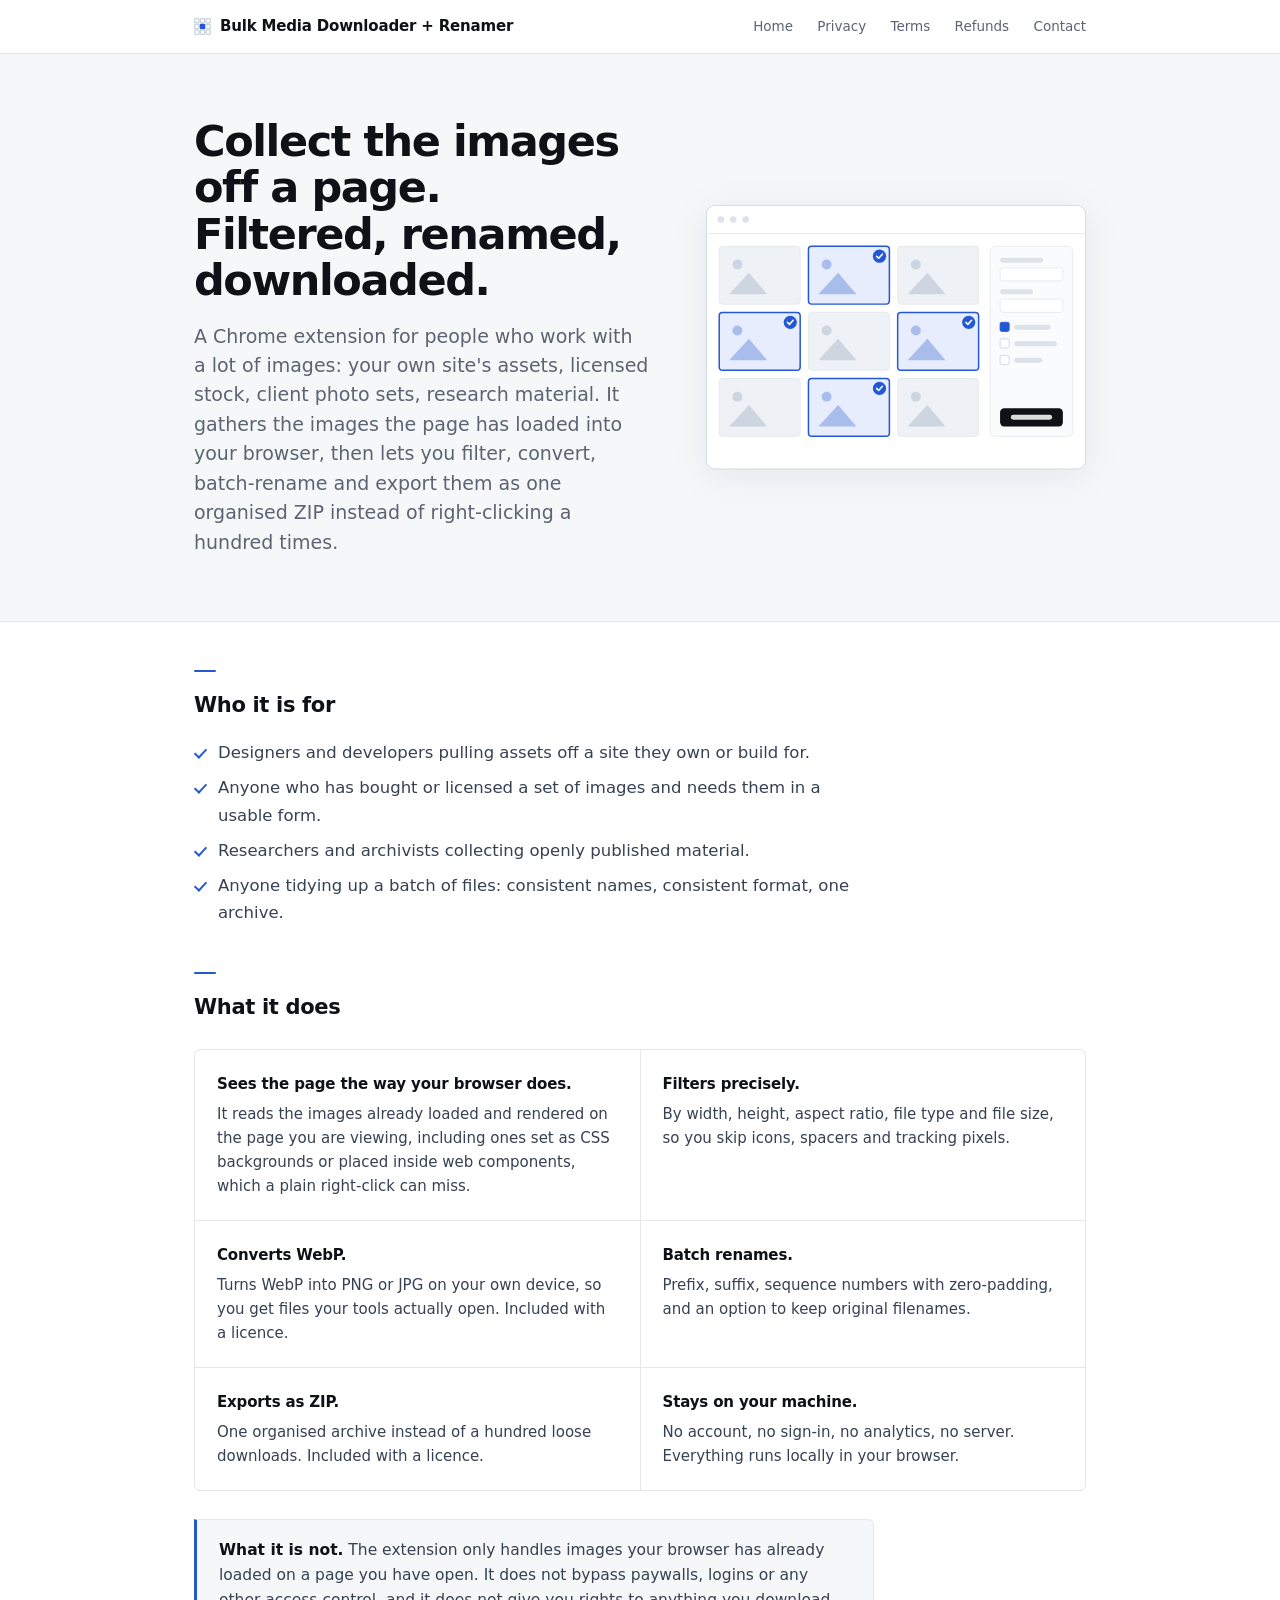
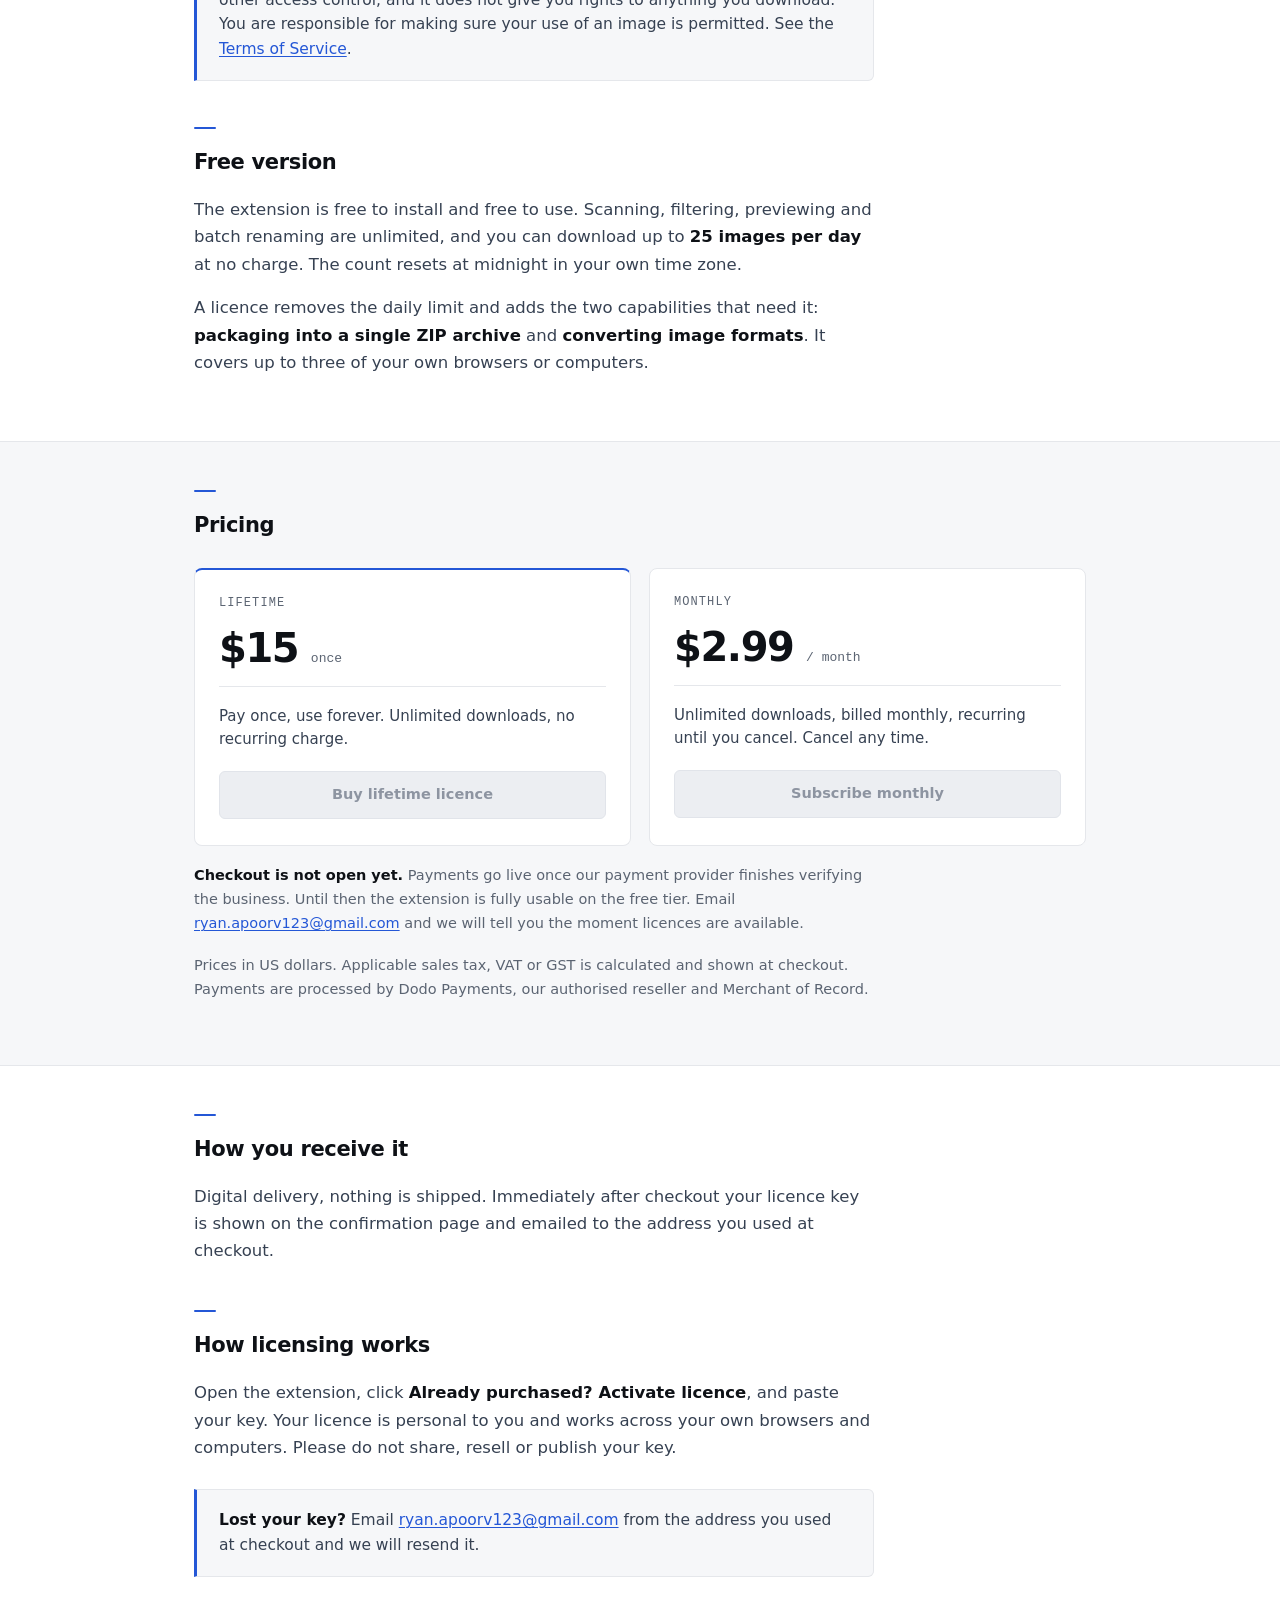
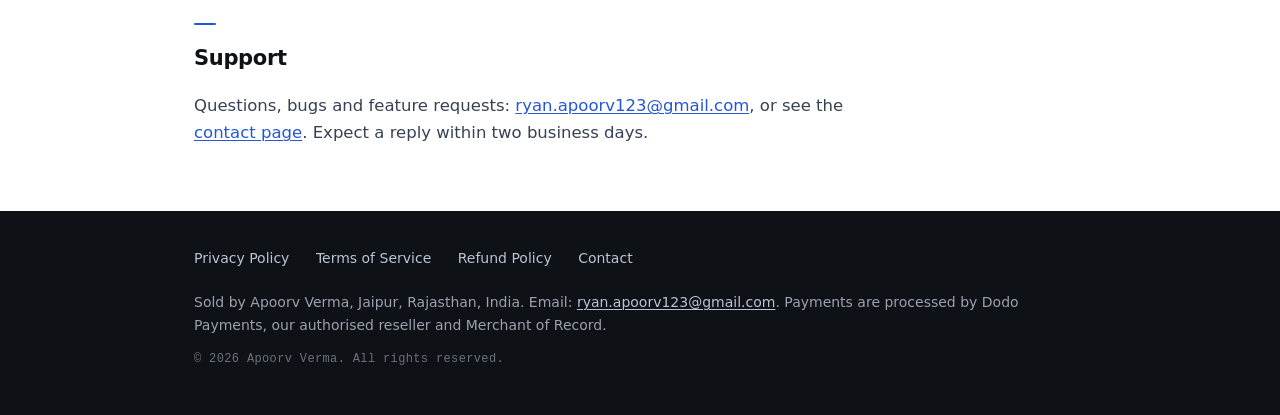
==== index.html @ 745d141a "Align published pages with the shipped free and paid tiers Three product changes made the published " ====
<!DOCTYPE html>
<html lang="en">
<head>
<meta charset="utf-8">
<meta name="viewport" content="width=device-width, initial-scale=1">
<title>Bulk Media Downloader + Renamer</title>
<meta name="description" content="Collect, filter, convert, rename and download the images on a page you are viewing. A fully local Chrome extension. No account, no server, no tracking.">
<link rel="stylesheet" href="styles.css">
</head>
<body>

<header class="topbar">
  <div class="bar">
    <a class="brand" href="./">
      <svg class="mark" viewBox="0 0 24 24" aria-hidden="true" focusable="false">
        <rect x="1" y="1" width="6" height="6" rx="1"/>
        <rect x="9" y="1" width="6" height="6" rx="1"/>
        <rect x="17" y="1" width="6" height="6" rx="1"/>
        <rect x="1" y="9" width="6" height="6" rx="1"/>
        <rect x="9" y="9" width="6" height="6" rx="1" class="mark__on"/>
        <rect x="17" y="9" width="6" height="6" rx="1"/>
        <rect x="1" y="17" width="6" height="6" rx="1"/>
        <rect x="9" y="17" width="6" height="6" rx="1"/>
        <rect x="17" y="17" width="6" height="6" rx="1"/>
      </svg>Bulk Media Downloader + Renamer</a>
    <nav class="nav">
      <a href="./">Home</a>
      <a href="privacy.html">Privacy</a>
      <a href="terms.html">Terms</a>
      <a href="refund.html">Refunds</a>
      <a href="contact.html">Contact</a>
    </nav>
  </div>
</header>

<section class="hero">
  <div class="bar hero__inner">
    <div class="hero__copy">
      <h1>Collect the images off a page. Filtered, renamed, downloaded.</h1>
      <p class="lede">A Chrome extension for people who work with a lot of images: your own site's assets, licensed stock, client photo sets, research material. It gathers the images the page has loaded into your browser, then lets you filter, convert, batch-rename and export them as one organised ZIP instead of right-clicking a hundred times.</p>
    </div>
    <svg class="shot" viewBox="0 0 460 320" aria-hidden="true" focusable="false">
      <rect class="shot__win" x="0.5" y="0.5" width="459" height="319" rx="10"/>
      <path class="shot__rule" d="M0 34.5 H460"/>
      <circle class="shot__dot" cx="18" cy="17.5" r="4"/>
      <circle class="shot__dot" cx="33" cy="17.5" r="4"/>
      <circle class="shot__dot" cx="48" cy="17.5" r="4"/>

      <g class="shot__tile">
        <rect x="16"  y="50"  width="98" height="70" rx="4"/>
        <rect x="232" y="50"  width="98" height="70" rx="4"/>
        <rect x="124" y="130" width="98" height="70" rx="4"/>
        <rect x="16"  y="210" width="98" height="70" rx="4"/>
        <rect x="232" y="210" width="98" height="70" rx="4"/>
      </g>
      <g class="shot__pic">
        <circle cx="38"  cy="72"  r="6"/><path d="M28 108 L52 82 L74 108 Z"/>
        <circle cx="254" cy="72"  r="6"/><path d="M244 108 L268 82 L290 108 Z"/>
        <circle cx="146" cy="152" r="6"/><path d="M136 188 L160 162 L182 188 Z"/>
        <circle cx="38"  cy="232" r="6"/><path d="M28 268 L52 242 L74 268 Z"/>
        <circle cx="254" cy="232" r="6"/><path d="M244 268 L268 242 L290 268 Z"/>
      </g>

      <g class="shot__tile shot__tile--on">
        <rect x="124" y="50"  width="98" height="70" rx="4"/>
        <rect x="16"  y="130" width="98" height="70" rx="4"/>
        <rect x="232" y="130" width="98" height="70" rx="4"/>
        <rect x="124" y="210" width="98" height="70" rx="4"/>
      </g>
      <g class="shot__pic shot__pic--on">
        <circle cx="146" cy="72"  r="6"/><path d="M136 108 L160 82 L182 108 Z"/>
        <circle cx="38"  cy="152" r="6"/><path d="M28 188 L52 162 L74 188 Z"/>
        <circle cx="254" cy="152" r="6"/><path d="M244 188 L268 162 L290 188 Z"/>
        <circle cx="146" cy="232" r="6"/><path d="M136 268 L160 242 L182 268 Z"/>
      </g>
      <g class="shot__badge">
        <circle cx="210" cy="62"  r="8"/><path d="M206.5 62 L209 64.5 L213.5 59.5"/>
        <circle cx="102" cy="142" r="8"/><path d="M98.5 142 L101 144.5 L105.5 139.5"/>
        <circle cx="318" cy="142" r="8"/><path d="M314.5 142 L317 144.5 L321.5 139.5"/>
        <circle cx="210" cy="222" r="8"/><path d="M206.5 222 L209 224.5 L213.5 219.5"/>
      </g>

      <rect class="shot__panel" x="344" y="50" width="100" height="230" rx="6"/>
      <g class="shot__label">
        <rect x="356" y="64"  width="52" height="6" rx="3"/>
        <rect x="356" y="102" width="40" height="6" rx="3"/>
      </g>
      <g class="shot__field">
        <rect x="356" y="76"  width="76" height="16" rx="3"/>
        <rect x="356" y="114" width="76" height="16" rx="3"/>
      </g>
      <rect class="shot__check shot__check--on" x="356" y="142" width="11" height="11" rx="2"/>
      <rect class="shot__check" x="356" y="162" width="11" height="11" rx="2"/>
      <rect class="shot__check" x="356" y="182" width="11" height="11" rx="2"/>
      <g class="shot__label">
        <rect x="373" y="145" width="44" height="6" rx="3"/>
        <rect x="373" y="165" width="52" height="6" rx="3"/>
        <rect x="373" y="185" width="34" height="6" rx="3"/>
      </g>
      <rect class="shot__cta" x="356" y="246" width="76" height="22" rx="5"/>
      <rect class="shot__ctabar" x="369" y="254" width="50" height="6" rx="3"/>
    </svg>
  </div>
</section>

<main>

<div class="wrap">

  <h2>Who it is for</h2>
  <ul class="ticks">
    <li>Designers and developers pulling assets off a site they own or build for.</li>
    <li>Anyone who has bought or licensed a set of images and needs them in a usable form.</li>
    <li>Researchers and archivists collecting openly published material.</li>
    <li>Anyone tidying up a batch of files: consistent names, consistent format, one archive.</li>
  </ul>

  <h2>What it does</h2>
  <ul class="features">
    <li><strong>Sees the page the way your browser does.</strong> It reads the images already loaded and rendered on the page you are viewing, including ones set as CSS backgrounds or placed inside web components, which a plain right-click can miss.</li>
    <li><strong>Filters precisely.</strong> By width, height, aspect ratio, file type and file size, so you skip icons, spacers and tracking pixels.</li>
    <li><strong>Converts WebP.</strong> Turns WebP into PNG or JPG on your own device, so you get files your tools actually open. Included with a licence.</li>
    <li><strong>Batch renames.</strong> Prefix, suffix, sequence numbers with zero-padding, and an option to keep original filenames.</li>
    <li><strong>Exports as ZIP.</strong> One organised archive instead of a hundred loose downloads. Included with a licence.</li>
    <li><strong>Stays on your machine.</strong> No account, no sign-in, no analytics, no server. Everything runs locally in your browser.</li>
  </ul>

  <div class="note">
    <strong>What it is not.</strong> The extension only handles images your browser has already loaded on a page you have open. It does not bypass paywalls, logins or any other access control, and it does not give you rights to anything you download. You are responsible for making sure your use of an image is permitted. See the <a href="terms.html">Terms of Service</a>.
  </div>

  <h2>Free version</h2>
  <p>The extension is free to install and free to use. Scanning, filtering, previewing and batch renaming are unlimited, and you can download up to <strong>25 images per day</strong> at no charge. The count resets at midnight in your own time zone.</p>
  <p>A licence removes the daily limit and adds the two capabilities that need it: <strong>packaging into a single ZIP archive</strong> and <strong>converting image formats</strong>. It covers up to three of your own browsers or computers.</p>

</div>

<section class="band">
  <div class="wrap">

    <h2>Pricing</h2>

    <div class="pricing">
      <div class="plan">
        <h3>Lifetime</h3>
        <div class="price">$15 <span class="per">once</span></div>
        <p>Pay once, use forever. Unlimited downloads, no recurring charge.</p>
        <!-- TODO BEFORE LAUNCH: swap this span for the live Dodo checkout link:
             <a class="btn" href="LIVE_URL">Buy lifetime licence</a>
             The same URL must also go into CHECKOUT_URLS.lifetime in
             src/lib/license.ts in the extension repo. -->
        <span class="btn btn--pending" role="link" aria-disabled="true">Buy lifetime licence</span>
      </div>
      <div class="plan">
        <h3>Monthly</h3>
        <div class="price">$2.99 <span class="per">/ month</span></div>
        <p>Unlimited downloads, billed monthly, recurring until you cancel. Cancel any time.</p>
        <!-- TODO BEFORE LAUNCH: swap this span for the live Dodo checkout link:
             <a class="btn secondary" href="LIVE_URL">Subscribe monthly</a>
             The same URL must also go into CHECKOUT_URLS.monthly in
             src/lib/license.ts in the extension repo. -->
        <span class="btn secondary btn--pending" role="link" aria-disabled="true">Subscribe monthly</span>
      </div>
    </div>

    <!-- TODO BEFORE LAUNCH: delete this paragraph once checkout is live. -->
    <p class="fineprint"><strong>Checkout is not open yet.</strong> Payments go live once our payment provider finishes verifying the business. Until then the extension is fully usable on the free tier. Email <a href="mailto:ryan.apoorv123@gmail.com">ryan.apoorv123@gmail.com</a> and we will tell you the moment licences are available.</p>

    <p class="fineprint">Prices in US dollars. Applicable sales tax, VAT or GST is calculated and shown at checkout. Payments are processed by Dodo Payments, our authorised reseller and Merchant of Record.</p>

  </div>
</section>

<div class="wrap">

  <h2>How you receive it</h2>
  <p>Digital delivery, nothing is shipped. Immediately after checkout your licence key is shown on the confirmation page and emailed to the address you used at checkout.</p>

  <h2>How licensing works</h2>
  <p>Open the extension, click <strong>Already purchased? Activate licence</strong>, and paste your key. Your licence is personal to you and works across your own browsers and computers. Please do not share, resell or publish your key.</p>

  <div class="note">
    <strong>Lost your key?</strong> Email <a href="mailto:ryan.apoorv123@gmail.com">ryan.apoorv123@gmail.com</a> from the address you used at checkout and we will resend it.
  </div>

  <h2>Support</h2>
  <p>Questions, bugs and feature requests: <a href="mailto:ryan.apoorv123@gmail.com">ryan.apoorv123@gmail.com</a>, or see the <a href="contact.html">contact page</a>. Expect a reply within two business days.</p>

</div>

</main>

<footer class="sitefoot">
  <div class="bar">
    <nav class="footlinks">
      <a href="privacy.html">Privacy Policy</a>
      <a href="terms.html">Terms of Service</a>
      <a href="refund.html">Refund Policy</a>
      <a href="contact.html">Contact</a>
    </nav>
    <p class="seller">Sold by Apoorv Verma, Jaipur, Rajasthan, India. Email: <a href="mailto:ryan.apoorv123@gmail.com">ryan.apoorv123@gmail.com</a>. Payments are processed by Dodo Payments, our authorised reseller and Merchant of Record.</p>
    <p class="copy">&copy; 2026 Apoorv Verma. All rights reserved.</p>
  </div>
</footer>

</body>
</html>
---- styles.css ----
/* Bulk Media Downloader + Renamer: site styles.
   Cool neutral, tight sans headings, monospace labels, near-black controls.
   Full-bleed bands share one 820px column so every left edge aligns. */

:root {
  --bg: #ffffff;
  --surface: #f6f7f9;
  --ink: #0e1116;
  --body: #364152;
  --muted: #5b6472;
  --line: #e5e7eb;
  --line-strong: #cbd2da;
  --accent: #2457d6;

  --container: 940px;
  --measure: 680px;

  --sans: system-ui, -apple-system, "Segoe UI", Roboto, "Helvetica Neue", Arial, sans-serif;
  --mono: ui-monospace, SFMono-Regular, "SF Mono", "Cascadia Mono", Menlo, Consolas, monospace;
}

* { box-sizing: border-box; }

[hidden] { display: none !important; }

::selection { background: #d3e0ff; }

:focus-visible { outline: 2px solid var(--accent); outline-offset: 3px; }

body {
  margin: 0;
  background: var(--bg);
  color: var(--body);
  font-family: var(--sans);
  font-size: 16.5px;
  line-height: 1.65;
  -webkit-font-smoothing: antialiased;
}

/* Shared grid. */
.bar, .wrap {
  max-width: var(--container);
  margin: 0 auto;
  padding-left: 24px;
  padding-right: 24px;
}

.wrap { padding-top: 48px; padding-bottom: 48px; }

/* Prose held to a readable measure; grids and cards run full width. */
.wrap > p,
.wrap > ol,
.wrap > ul:not(.features),
.wrap > .note { max-width: var(--measure); }

/* --- Top bar --------------------------------------------------------- */

.topbar {
  position: sticky;
  top: 0;
  z-index: 10;
  background: rgba(255, 255, 255, 0.92);
  border-bottom: 1px solid var(--line);
}

.topbar .bar {
  display: flex;
  align-items: center;
  justify-content: space-between;
  gap: 20px;
  padding-top: 14px;
  padding-bottom: 14px;
}

.brand {
  display: inline-flex;
  align-items: center;
  gap: 9px;
  font-size: 15px;
  font-weight: 620;
  letter-spacing: -0.012em;
  color: var(--ink);
  text-decoration: none;
}

.mark { width: 17px; height: 17px; flex: none; }

.mark rect { fill: none; stroke: var(--line-strong); stroke-width: 1.8; }

.mark .mark__on { fill: var(--accent); stroke: var(--accent); }

.nav { font-size: 13.5px; font-weight: 500; }

.nav a {
  color: var(--muted);
  text-decoration: none;
  margin-left: 20px;
}

.nav a:hover { color: var(--ink); }

/* --- Hero and page heads --------------------------------------------- */

.hero {
  background: var(--surface);
  border-bottom: 1px solid var(--line);
}

.hero__inner {
  display: flex;
  align-items: center;
  gap: 56px;
  padding-top: 64px;
  padding-bottom: 64px;
}

.hero__copy { flex: 1 1 440px; min-width: 0; }

.hero__copy .lede { max-width: 30em; margin-bottom: 0; }

/* Abstract mock of the extension: a grid of found images, some selected,
   with the filter panel and export button beside it. */
.shot {
  flex: 0 0 380px;
  width: 100%;
  max-width: 380px;
  height: auto;
  filter: drop-shadow(0 6px 18px rgba(14, 17, 22, 0.07));
}

.shot__win { fill: #fff; stroke: var(--line-strong); }

.shot__rule { stroke: var(--line); }

.shot__dot { fill: #dde2e9; }

.shot__tile rect { fill: #eef1f5; stroke: var(--line); }

.shot__tile--on rect { fill: #e7edfc; stroke: var(--accent); stroke-width: 1.8; }

.shot__pic { fill: #cdd5e0; }

.shot__pic--on { fill: #a9bdec; }

.shot__badge circle { fill: var(--accent); }

.shot__badge path { fill: none; stroke: #fff; stroke-width: 1.9; stroke-linecap: round; stroke-linejoin: round; }

.shot__panel { fill: #fafbfc; stroke: var(--line); }

.shot__label rect { fill: #dde2e9; }

.shot__field rect { fill: #fff; stroke: var(--line); }

.shot__check { fill: #fff; stroke: var(--line-strong); }

.shot__check--on { fill: var(--accent); stroke: var(--accent); }

.shot__cta { fill: var(--ink); }

.shot__ctabar { fill: #fff; opacity: 0.85; }

.pagehead {
  background: var(--surface);
  border-bottom: 1px solid var(--line);
}

.pagehead .bar { padding-top: 46px; padding-bottom: 40px; }

.pagehead .lede { max-width: 40em; margin-bottom: 0; font-size: 17.5px; }

/* --- Type ------------------------------------------------------------ */

h1 {
  font-size: 43px;
  font-weight: 700;
  line-height: 1.08;
  letter-spacing: -0.033em;
  color: var(--ink);
  text-wrap: balance;
  margin: 0 0 18px;
}

.pagehead h1 { font-size: 34px; letter-spacing: -0.028em; margin-bottom: 10px; }

h2 {
  font-size: 21px;
  font-weight: 650;
  letter-spacing: -0.016em;
  color: var(--ink);
  margin: 46px 0 14px;
  scroll-margin-top: 80px;
}

/* Short accent rule above each section heading, for vertical rhythm. */
h2::before {
  content: "";
  display: block;
  width: 22px;
  height: 2px;
  border-radius: 1px;
  background: var(--accent);
  margin-bottom: 16px;
}

.wrap > h2:first-child, .band h2 { margin-top: 0; }

h3 {
  font-family: var(--mono);
  font-size: 12px;
  font-weight: 500;
  letter-spacing: 0.09em;
  text-transform: uppercase;
  color: var(--muted);
  margin: 0 0 14px;
}

strong { font-weight: 600; color: var(--ink); }

.lede {
  font-size: 19px;
  line-height: 1.55;
  color: var(--muted);
  margin-top: 0;
}

.updated {
  font-family: var(--mono);
  font-size: 12px;
  letter-spacing: 0.09em;
  text-transform: uppercase;
  color: var(--muted);
  margin: 0;
}

.fineprint { font-size: 14.5px; color: var(--muted); margin-top: 18px; }

a {
  color: var(--accent);
  text-decoration-thickness: 1px;
  text-underline-offset: 2px;
}

ul, ol { padding-left: 20px; }

li { margin-bottom: 8px; }

li::marker { color: var(--line-strong); }

/* Numbered steps and clauses read better with a deliberate numeral. */
ol > li::marker {
  font-family: var(--mono);
  font-size: 13px;
  color: var(--accent);
}

h1 { scroll-margin-top: 80px; }

code {
  font-family: var(--mono);
  font-size: 14px;
  background: var(--surface);
  border: 1px solid var(--line);
  padding: 1px 5px;
  border-radius: 4px;
}

/* --- Tick list ------------------------------------------------------- */

.ticks { list-style: none; padding-left: 0; }

.ticks li { position: relative; padding-left: 24px; }

.ticks li::before {
  content: "";
  position: absolute;
  left: 3px;
  top: 7px;
  width: 5px;
  height: 10px;
  border: solid var(--accent);
  border-width: 0 2px 2px 0;
  transform: rotate(43deg);
}

/* --- Feature grid ---------------------------------------------------- */

.features {
  list-style: none;
  padding: 0;
  margin: 24px 0 0;
  display: grid;
  grid-template-columns: 1fr 1fr;
  gap: 1px;
  background: var(--line);
  border: 1px solid var(--line);
  border-radius: 6px;
  overflow: hidden;
}

.features li {
  background: var(--bg);
  padding: 22px;
  margin: 0;
  font-size: 15px;
  line-height: 1.6;
  transition: background 0.15s ease;
}

.features li:hover { background: #fbfcfd; }

.features li strong {
  display: block;
  font-size: 15px;
  font-weight: 620;
  letter-spacing: -0.01em;
  margin-bottom: 6px;
}

/* --- Tinted band (pricing) ------------------------------------------- */

.band {
  background: var(--surface);
  border-top: 1px solid var(--line);
  border-bottom: 1px solid var(--line);
}

/* --- Pricing --------------------------------------------------------- */

.pricing {
  display: grid;
  grid-template-columns: 1fr 1fr;
  gap: 18px;
  margin: 26px 0 0;
}

.plan {
  background: var(--bg);
  border: 1px solid var(--line);
  border-radius: 8px;
  padding: 24px 24px 26px;
  transition: border-color 0.15s ease, box-shadow 0.15s ease;
}

.plan:hover {
  border-color: var(--line-strong);
  box-shadow: 0 3px 12px rgba(14, 17, 22, 0.05);
}

/* The one-off licence is the headline offer, so it carries the accent edge. */
.plan:first-child { border-top: 2px solid var(--accent); }

.plan .price {
  font-size: 40px;
  font-weight: 700;
  letter-spacing: -0.035em;
  line-height: 1;
  color: var(--ink);
  font-variant-numeric: tabular-nums;
  padding-bottom: 18px;
  margin-bottom: 18px;
  border-bottom: 1px solid var(--line);
}

.plan .per {
  font-family: var(--mono);
  font-size: 13px;
  font-weight: 400;
  letter-spacing: 0;
  color: var(--muted);
}

.plan p { font-size: 15px; line-height: 1.55; margin: 0; }

.plan .btn { display: block; text-align: center; }

/* --- Buttons --------------------------------------------------------- */

.btn {
  display: inline-block;
  margin-top: 20px;
  padding: 11px 18px;
  background: var(--ink);
  color: #fff;
  border: 1px solid var(--ink);
  border-radius: 6px;
  font-family: inherit;
  font-size: 14.5px;
  font-weight: 550;
  text-decoration: none;
  cursor: pointer;
}

.btn:hover { background: #262d38; border-color: #262d38; }

.btn.secondary {
  background: var(--bg);
  color: var(--ink);
  border-color: var(--line-strong);
}

.btn.secondary:hover { background: var(--surface); border-color: var(--muted); }

/* Checkout not live yet: reads as a button, but visibly inert. */
.btn--pending,
.btn.secondary.btn--pending {
  background: #eceef2;
  color: #8d94a1;
  border: 1px solid #e1e4ea;
  cursor: not-allowed;
}

/* --- Callouts -------------------------------------------------------- */

.note {
  background: var(--surface);
  border: 1px solid var(--line);
  border-left: 3px solid var(--accent);
  border-radius: 0 6px 6px 0;
  padding: 18px 22px;
  margin: 28px 0;
  font-size: 15.5px;
  line-height: 1.6;
}

.band .note { background: var(--bg); }


/* --- Footer ---------------------------------------------------------- */

.sitefoot {
  background: var(--ink);
  color: #9aa2af;
  font-size: 14px;
  line-height: 1.6;
}

.sitefoot .bar { padding-top: 36px; padding-bottom: 40px; }

.footlinks { margin-bottom: 22px; }

.footlinks a {
  color: #e8ebef;
  text-decoration: none;
  margin-right: 22px;
  font-weight: 500;
}

.footlinks a:hover { color: #fff; text-decoration: underline; }

.sitefoot p { margin: 0 0 6px; max-width: 62em; }

.sitefoot a { color: #b9c4d6; }

.sitefoot .seller { color: #9aa2af; }

.sitefoot .copy {
  font-family: var(--mono);
  font-size: 12px;
  letter-spacing: 0.03em;
  color: #6a727f;
  margin-top: 14px;
}

/* --- Small screens --------------------------------------------------- */

@media (max-width: 720px) {
  .shot { display: none; }
  .features, .pricing { grid-template-columns: 1fr; }
  .hero__inner { padding-top: 48px; padding-bottom: 48px; }
}

@media (max-width: 560px) {
  body { font-size: 16px; }
  h1 { font-size: 31px; }
  .pagehead h1 { font-size: 27px; }
  h2 { font-size: 19.5px; margin-top: 42px; }
  .lede { font-size: 17.5px; }
  .bar, .wrap { padding-left: 20px; padding-right: 20px; }
  .wrap { padding-top: 36px; padding-bottom: 36px; }
  .topbar .bar { flex-direction: column; align-items: flex-start; gap: 10px; }
  .nav a { margin-left: 0; margin-right: 18px; }
  .brand { font-size: 15px; }
}
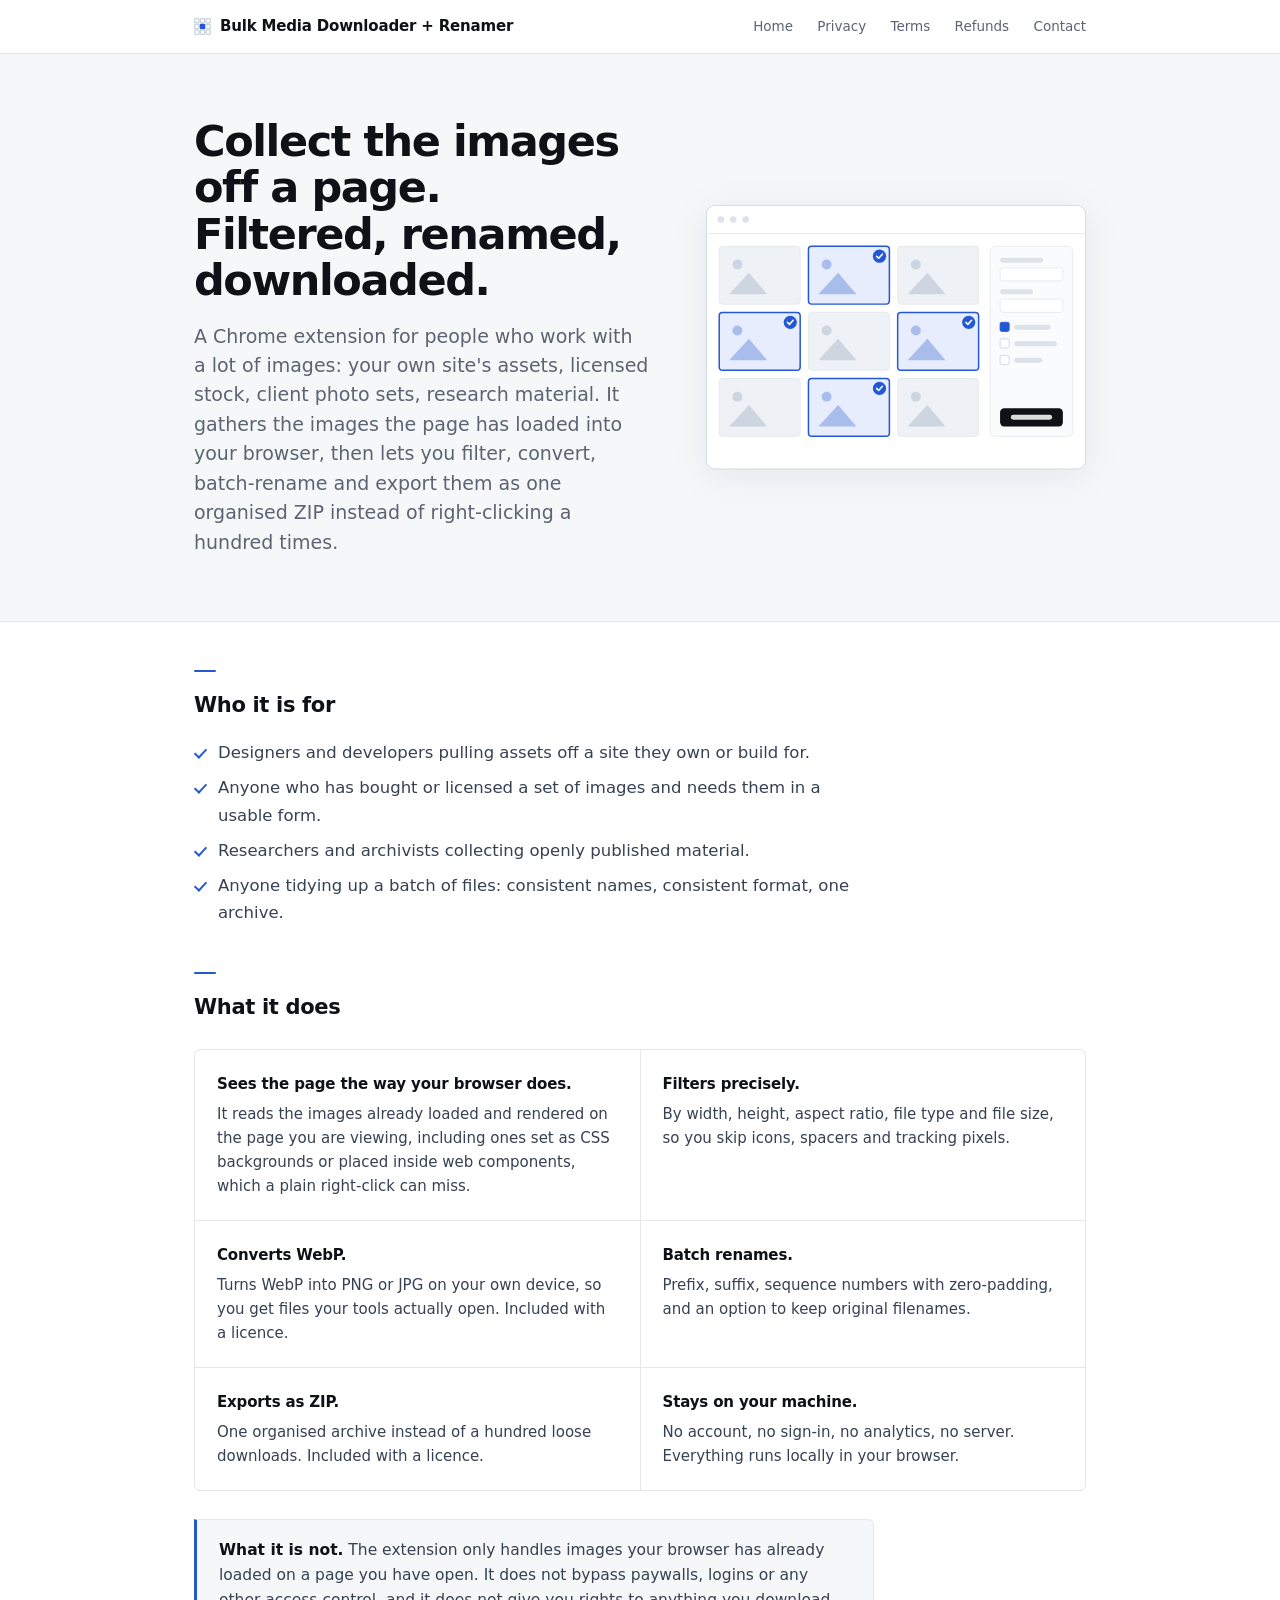
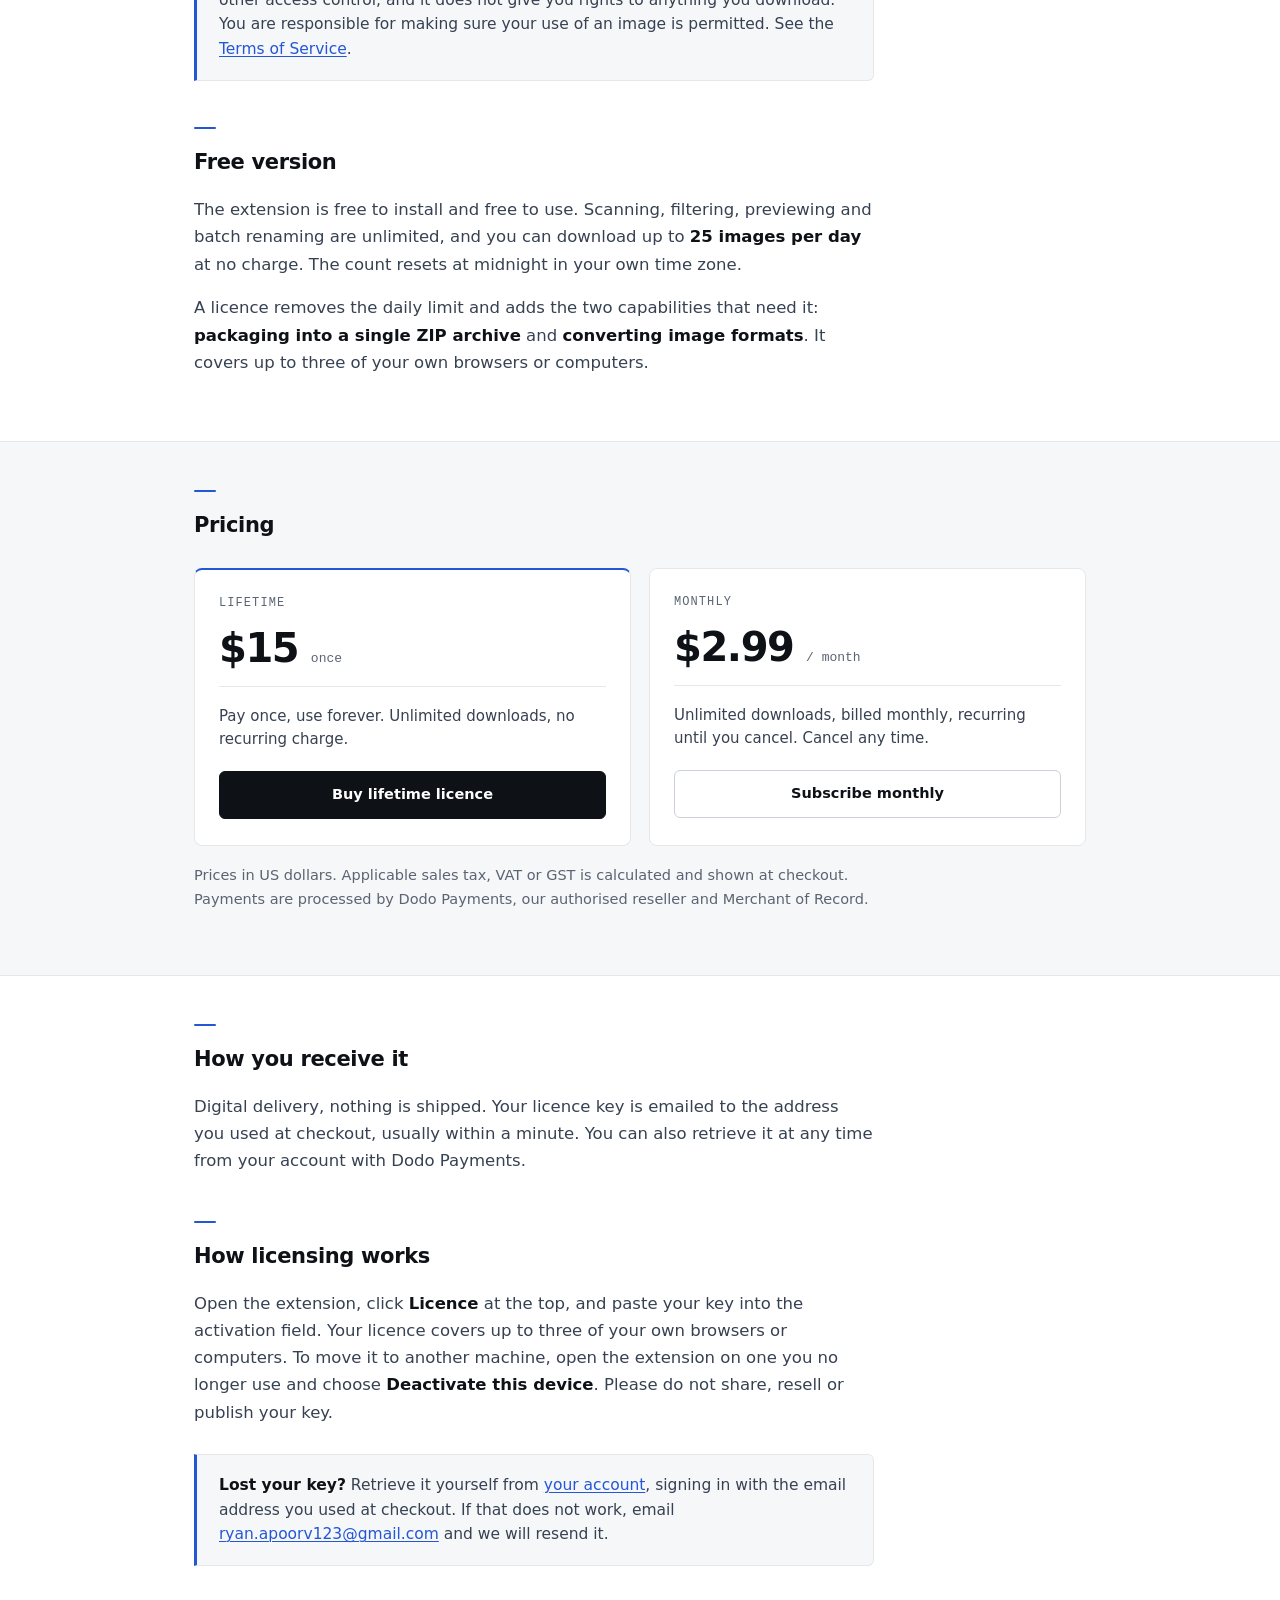
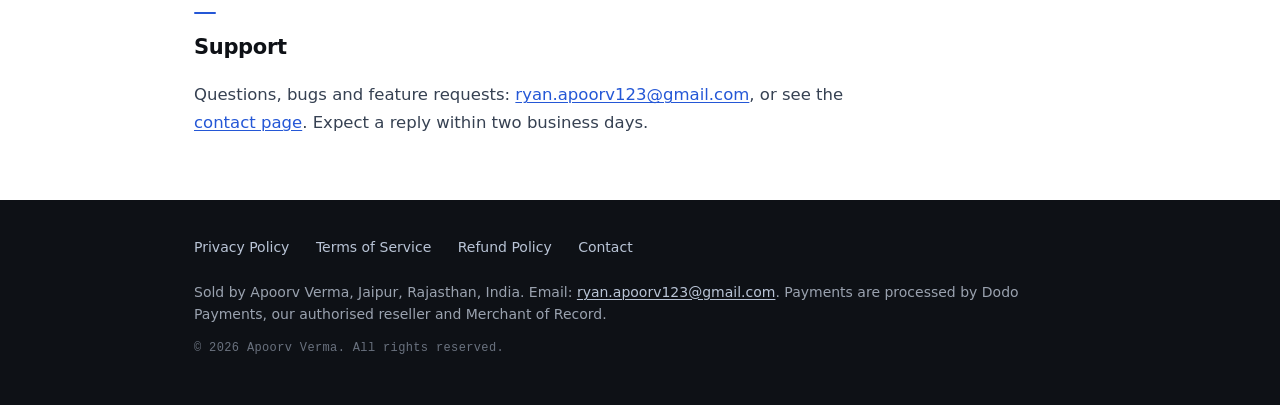
==== commit 066662e3: "Open the purchase path and correct the refund policy The pricing section had two inert buttons point" ====
--- a/index.html
+++ b/index.html
@@ -145,27 +145,22 @@
         <h3>Lifetime</h3>
         <div class="price">$15 <span class="per">once</span></div>
         <p>Pay once, use forever. Unlimited downloads, no recurring charge.</p>
-        <!-- TODO BEFORE LAUNCH: swap this span for the live Dodo checkout link:
-             <a class="btn" href="LIVE_URL">Buy lifetime licence</a>
-             The same URL must also go into CHECKOUT_URLS.lifetime in
-             src/lib/license.ts in the extension repo. -->
-        <span class="btn btn--pending" role="link" aria-disabled="true">Buy lifetime licence</span>
+        <!-- Currently the TEST-mode checkout. Replace with the live link after Dodo
+             verification, and paste the same URL into CHECKOUT_URLS.lifetime in
+             src/lib/license.ts. Both places, same change. -->
+        <a class="btn" href="https://test.checkout.dodopayments.com/buy/pdt_0NlgSmEza8yjuV8QoQgyW">Buy lifetime licence</a>
       </div>
       <div class="plan">
         <h3>Monthly</h3>
         <div class="price">$2.99 <span class="per">/ month</span></div>
         <p>Unlimited downloads, billed monthly, recurring until you cancel. Cancel any time.</p>
-        <!-- TODO BEFORE LAUNCH: swap this span for the live Dodo checkout link:
-             <a class="btn secondary" href="LIVE_URL">Subscribe monthly</a>
-             The same URL must also go into CHECKOUT_URLS.monthly in
-             src/lib/license.ts in the extension repo. -->
-        <span class="btn secondary btn--pending" role="link" aria-disabled="true">Subscribe monthly</span>
+        <!-- Currently the TEST-mode checkout. Replace with the live link after Dodo
+             verification, and paste the same URL into CHECKOUT_URLS.monthly in
+             src/lib/license.ts. Both places, same change. -->
+        <a class="btn secondary" href="https://test.checkout.dodopayments.com/buy/pdt_0NlgUdYqDIfLPxcEMAaEM">Subscribe monthly</a>
       </div>
     </div>
 
-    <!-- TODO BEFORE LAUNCH: delete this paragraph once checkout is live. -->
-    <p class="fineprint"><strong>Checkout is not open yet.</strong> Payments go live once our payment provider finishes verifying the business. Until then the extension is fully usable on the free tier. Email <a href="mailto:ryan.apoorv123@gmail.com">ryan.apoorv123@gmail.com</a> and we will tell you the moment licences are available.</p>
-
     <p class="fineprint">Prices in US dollars. Applicable sales tax, VAT or GST is calculated and shown at checkout. Payments are processed by Dodo Payments, our authorised reseller and Merchant of Record.</p>
 
   </div>
@@ -174,13 +169,13 @@
 <div class="wrap">
 
   <h2>How you receive it</h2>
-  <p>Digital delivery, nothing is shipped. Immediately after checkout your licence key is shown on the confirmation page and emailed to the address you used at checkout.</p>
+  <p>Digital delivery, nothing is shipped. Your licence key is emailed to the address you used at checkout, usually within a minute. You can also retrieve it at any time from your account with Dodo Payments.</p>
 
   <h2>How licensing works</h2>
-  <p>Open the extension, click <strong>Already purchased? Activate licence</strong>, and paste your key. Your licence is personal to you and works across your own browsers and computers. Please do not share, resell or publish your key.</p>
+  <p>Open the extension, click <strong>Licence</strong> at the top, and paste your key into the activation field. Your licence covers up to three of your own browsers or computers. To move it to another machine, open the extension on one you no longer use and choose <strong>Deactivate this device</strong>. Please do not share, resell or publish your key.</p>
 
   <div class="note">
-    <strong>Lost your key?</strong> Email <a href="mailto:ryan.apoorv123@gmail.com">ryan.apoorv123@gmail.com</a> from the address you used at checkout and we will resend it.
+    <strong>Lost your key?</strong> Retrieve it yourself from <a href="https://customer.dodopayments.com/login/bus_0NlX7L74tGVYxDnHpBogp">your account</a>, signing in with the email address you used at checkout. If that does not work, email <a href="mailto:ryan.apoorv123@gmail.com">ryan.apoorv123@gmail.com</a> and we will resend it.
   </div>
 
   <h2>Support</h2>
--- a/styles.css
+++ b/styles.css
@@ -401,15 +401,6 @@
 
 .btn.secondary:hover { background: var(--surface); border-color: var(--muted); }
 
-/* Checkout not live yet: reads as a button, but visibly inert. */
-.btn--pending,
-.btn.secondary.btn--pending {
-  background: #eceef2;
-  color: #8d94a1;
-  border: 1px solid #e1e4ea;
-  cursor: not-allowed;
-}
-
 /* --- Callouts -------------------------------------------------------- */
 
 .note {
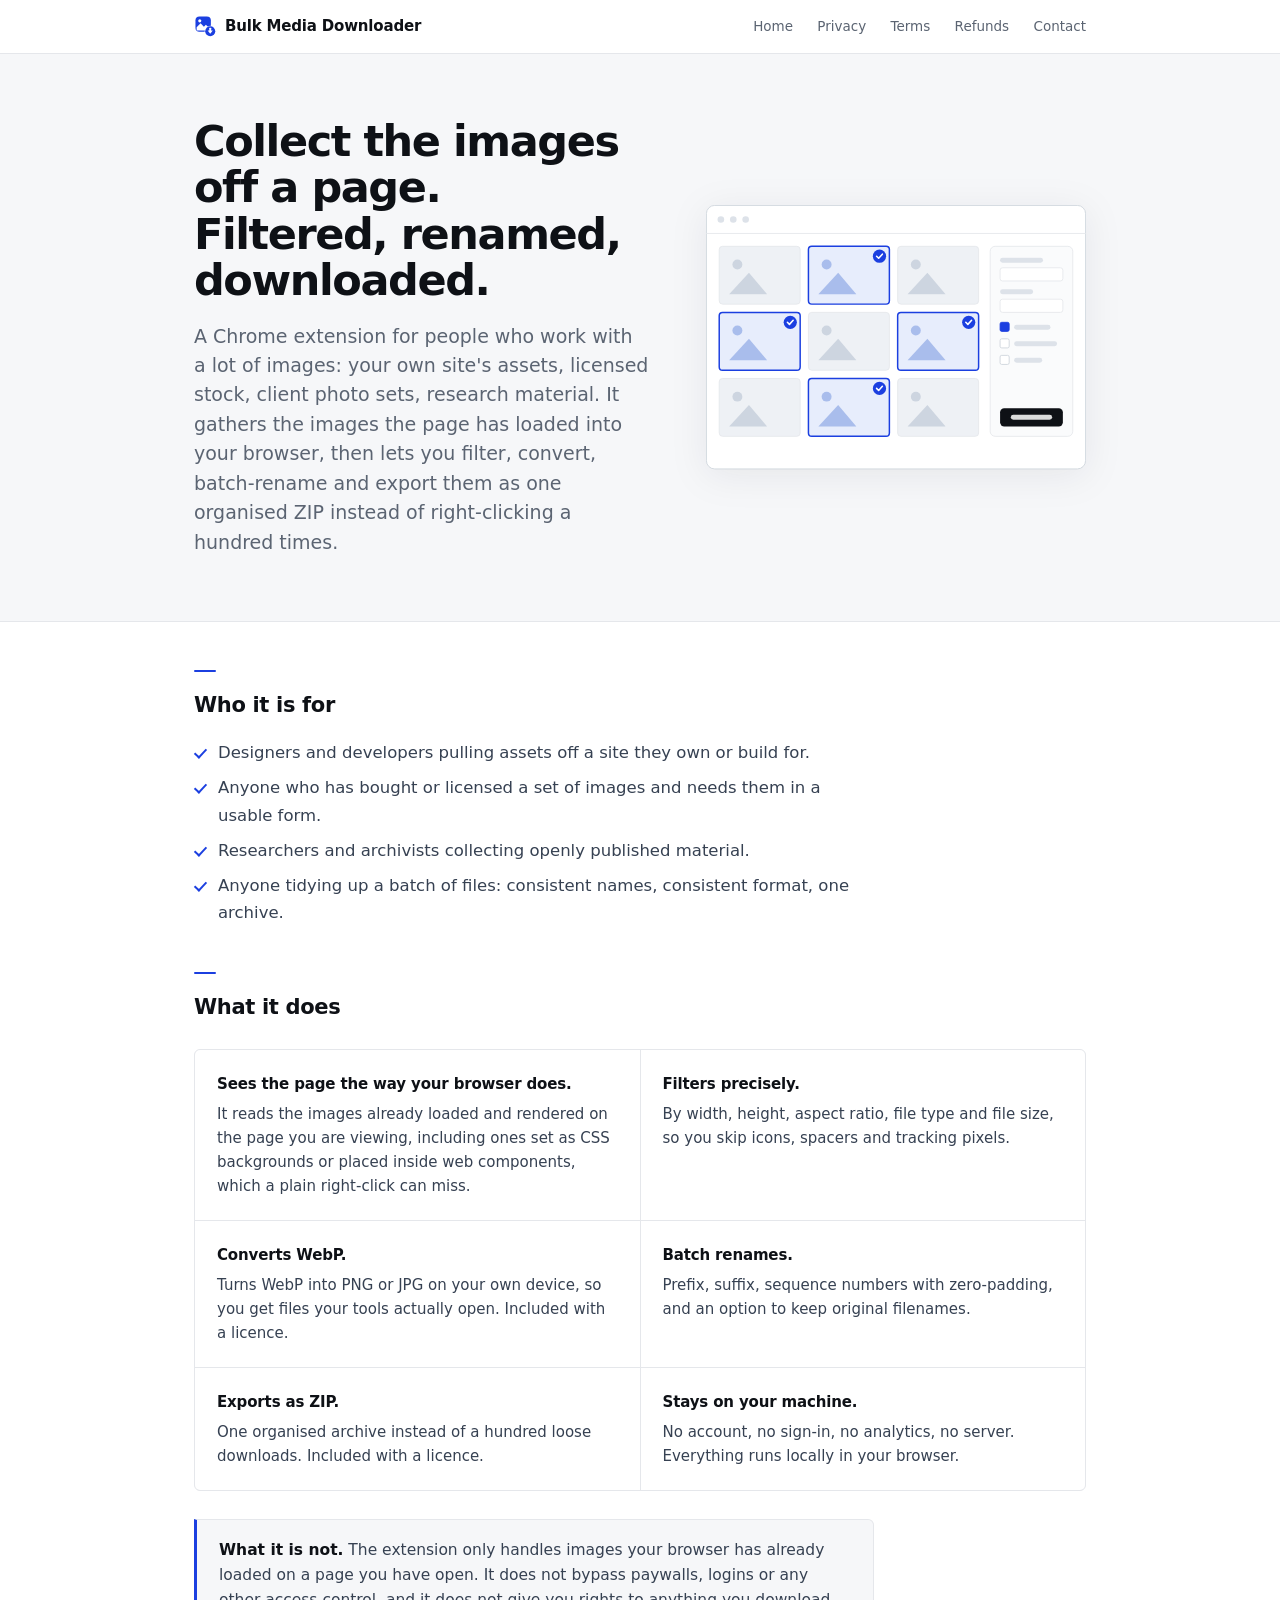
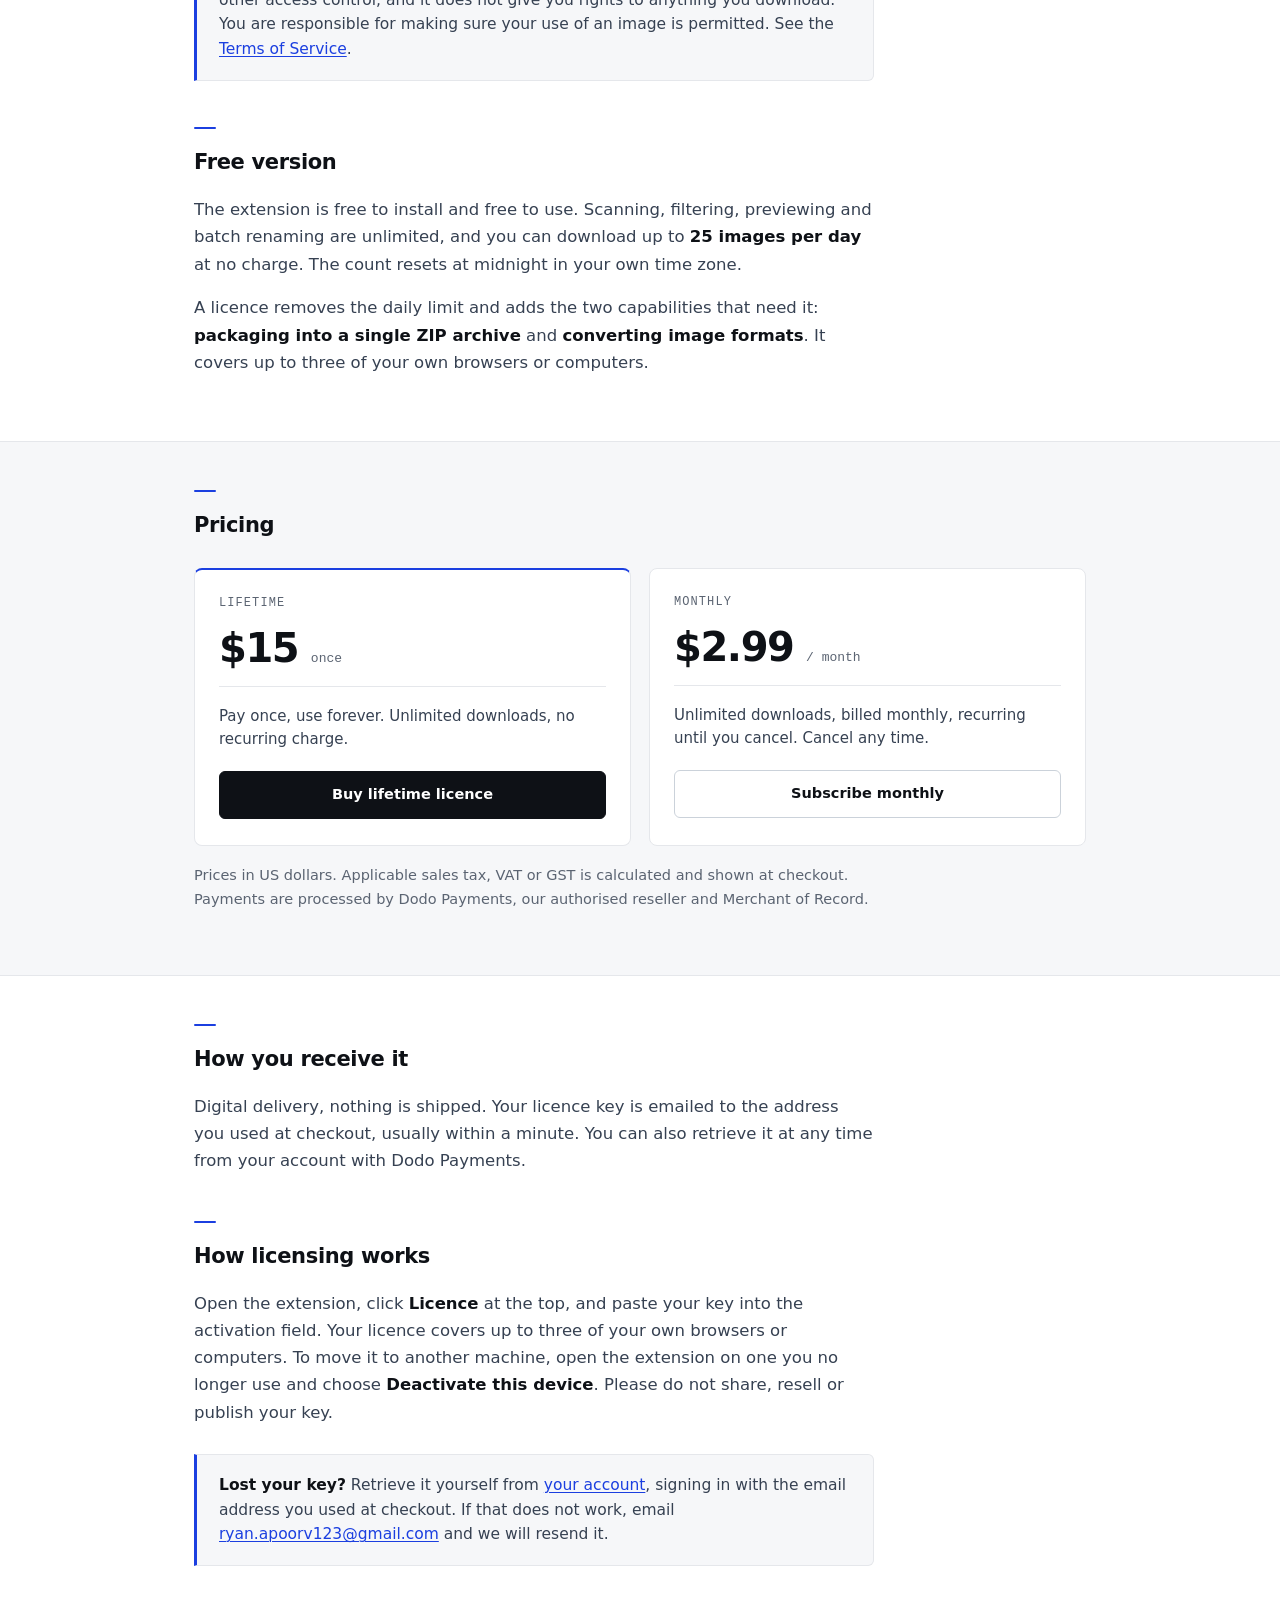
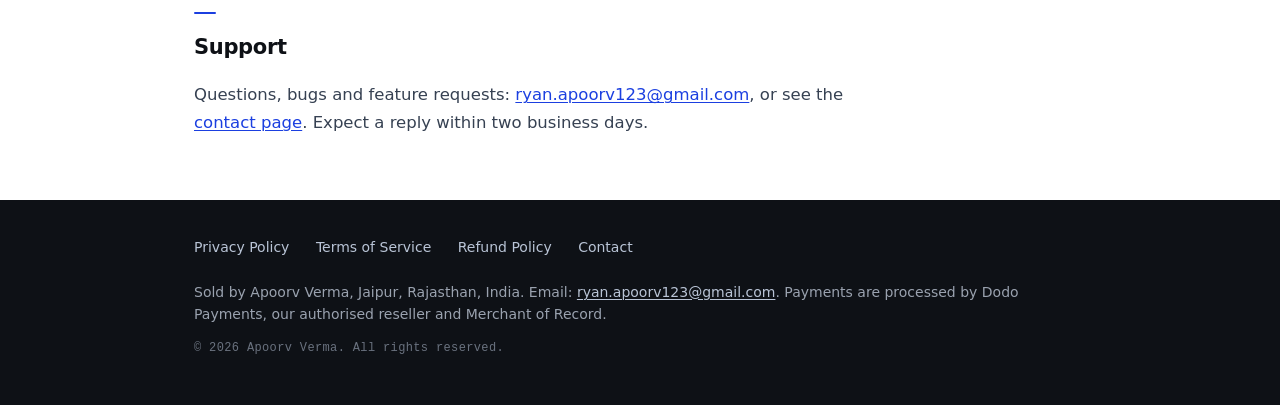
==== commit 98c7fc62: "Rename to Bulk Media Downloader, and give the site the product mark The name drops "+ Renamer" every" ====
--- a/index.html
+++ b/index.html
@@ -3,8 +3,21 @@
 <head>
 <meta charset="utf-8">
 <meta name="viewport" content="width=device-width, initial-scale=1">
-<title>Bulk Media Downloader + Renamer</title>
+<title>Bulk Media Downloader</title>
 <meta name="description" content="Collect, filter, convert, rename and download the images on a page you are viewing. A fully local Chrome extension. No account, no server, no tracking.">
+<link rel="icon" href="icon.svg" type="image/svg+xml">
+<link rel="icon" href="icon-32.png" sizes="32x32" type="image/png">
+<link rel="apple-touch-icon" href="icon-180.png">
+<meta property="og:type" content="website">
+<meta property="og:site_name" content="Bulk Media Downloader">
+<meta property="og:title" content="Bulk Media Downloader">
+<meta property="og:description" content="Collect, filter, convert, rename and download the images on a page you are viewing. A fully local Chrome extension. No account, no server, no tracking.">
+<meta property="og:url" content="https://apoorvverma5.github.io/bmdr-site/">
+<meta property="og:image" content="https://apoorvverma5.github.io/bmdr-site/og.png">
+<meta property="og:image:width" content="1200">
+<meta property="og:image:height" content="630">
+<meta property="og:image:alt" content="The Bulk Media Downloader mark: a picture tile with a download badge.">
+<meta name="twitter:card" content="summary_large_image">
 <link rel="stylesheet" href="styles.css">
 </head>
 <body>
@@ -12,17 +25,15 @@
 <header class="topbar">
   <div class="bar">
     <a class="brand" href="./">
-      <svg class="mark" viewBox="0 0 24 24" aria-hidden="true" focusable="false">
-        <rect x="1" y="1" width="6" height="6" rx="1"/>
-        <rect x="9" y="1" width="6" height="6" rx="1"/>
-        <rect x="17" y="1" width="6" height="6" rx="1"/>
-        <rect x="1" y="9" width="6" height="6" rx="1"/>
-        <rect x="9" y="9" width="6" height="6" rx="1" class="mark__on"/>
-        <rect x="17" y="9" width="6" height="6" rx="1"/>
-        <rect x="1" y="17" width="6" height="6" rx="1"/>
-        <rect x="9" y="17" width="6" height="6" rx="1"/>
-        <rect x="17" y="17" width="6" height="6" rx="1"/>
-      </svg>Bulk Media Downloader + Renamer</a>
+      <svg class="mark" viewBox="0 0 24 24" fill="none" aria-hidden="true" focusable="false">
+        <rect class="mark__tile" x="1.6" y="1.6" width="16.8" height="16.8" rx="4.4"/>
+        <circle class="mark__on" cx="6.3" cy="6.4" r="1.7"/>
+        <path class="mark__on" d="M2.9 17V13.4L7.2 8.9l3.6 3.8 2.2-2 4.1 4.3V17Z"/>
+        <circle class="mark__moat" cx="17.7" cy="17.7" r="6.05"/>
+        <circle class="mark__tile" cx="17.7" cy="17.7" r="5.5"/>
+        <rect class="mark__on" x="16.65" y="13.9" width="2.1" height="3.5" rx="0.6"/>
+        <path class="mark__on" d="M14.9 17h5.6L17.7 20.4Z"/>
+      </svg>Bulk Media Downloader</a>
     <nav class="nav">
       <a href="./">Home</a>
       <a href="privacy.html">Privacy</a>
--- a/styles.css
+++ b/styles.css
@@ -1,4 +1,4 @@
-/* Bulk Media Downloader + Renamer: site styles.
+/* Bulk Media Downloader: site styles.
    Cool neutral, tight sans headings, monospace labels, near-black controls.
    Full-bleed bands share one 820px column so every left edge aligns. */
 
@@ -10,7 +10,7 @@
   --muted: #5b6472;
   --line: #e5e7eb;
   --line-strong: #cbd2da;
-  --accent: #2457d6;
+  --accent: #1b3fe0;
 
   --container: 940px;
   --measure: 680px;
@@ -83,11 +83,13 @@
   text-decoration: none;
 }
 
-.mark { width: 17px; height: 17px; flex: none; }
-
-.mark rect { fill: none; stroke: var(--line-strong); stroke-width: 1.8; }
-
-.mark .mark__on { fill: var(--accent); stroke: var(--accent); }
+.mark { width: 22px; height: 22px; flex: none; }
+
+/* The moat takes the page colour, which is what lets the badge read as a bite
+   out of the tile rather than a blob sitting on top of it. */
+.mark__tile { fill: var(--accent); }
+.mark__on { fill: #ffffff; }
+.mark__moat { fill: var(--bg); }
 
 .nav { font-size: 13.5px; font-weight: 500; }
 
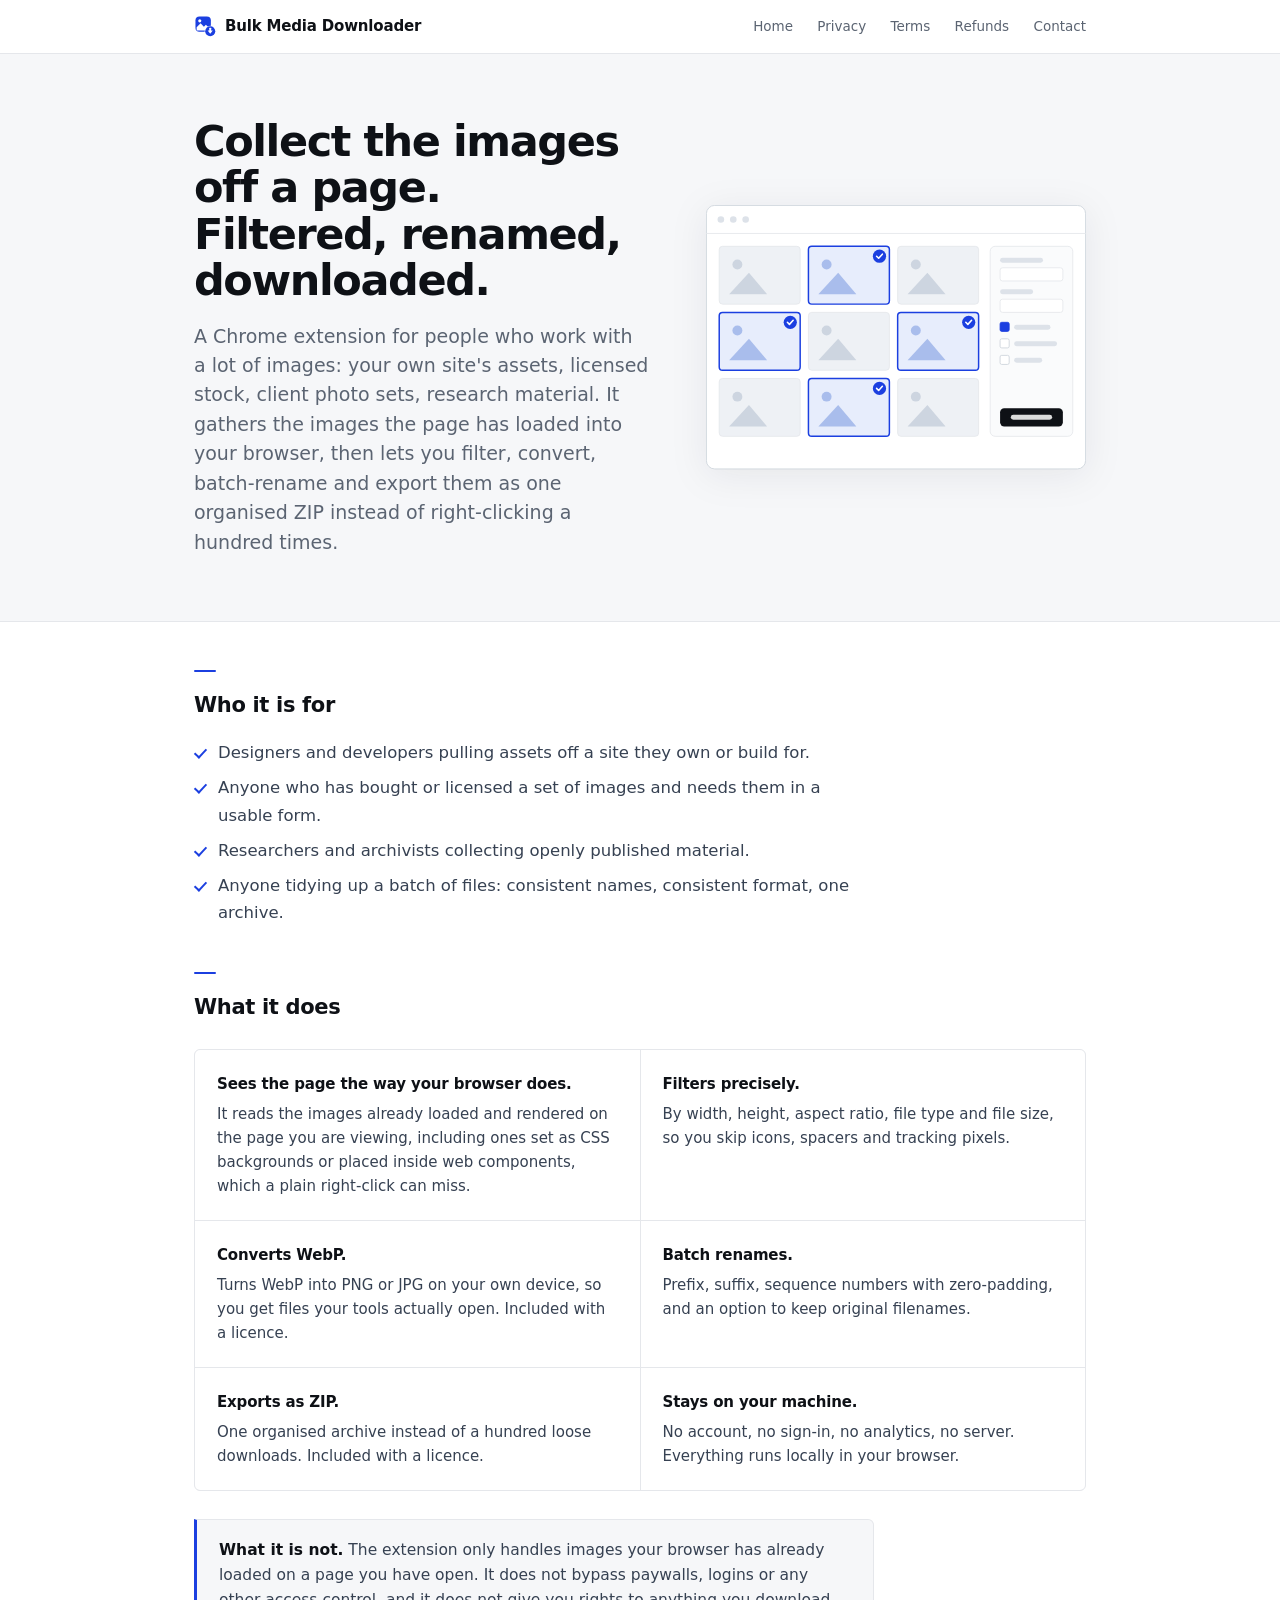
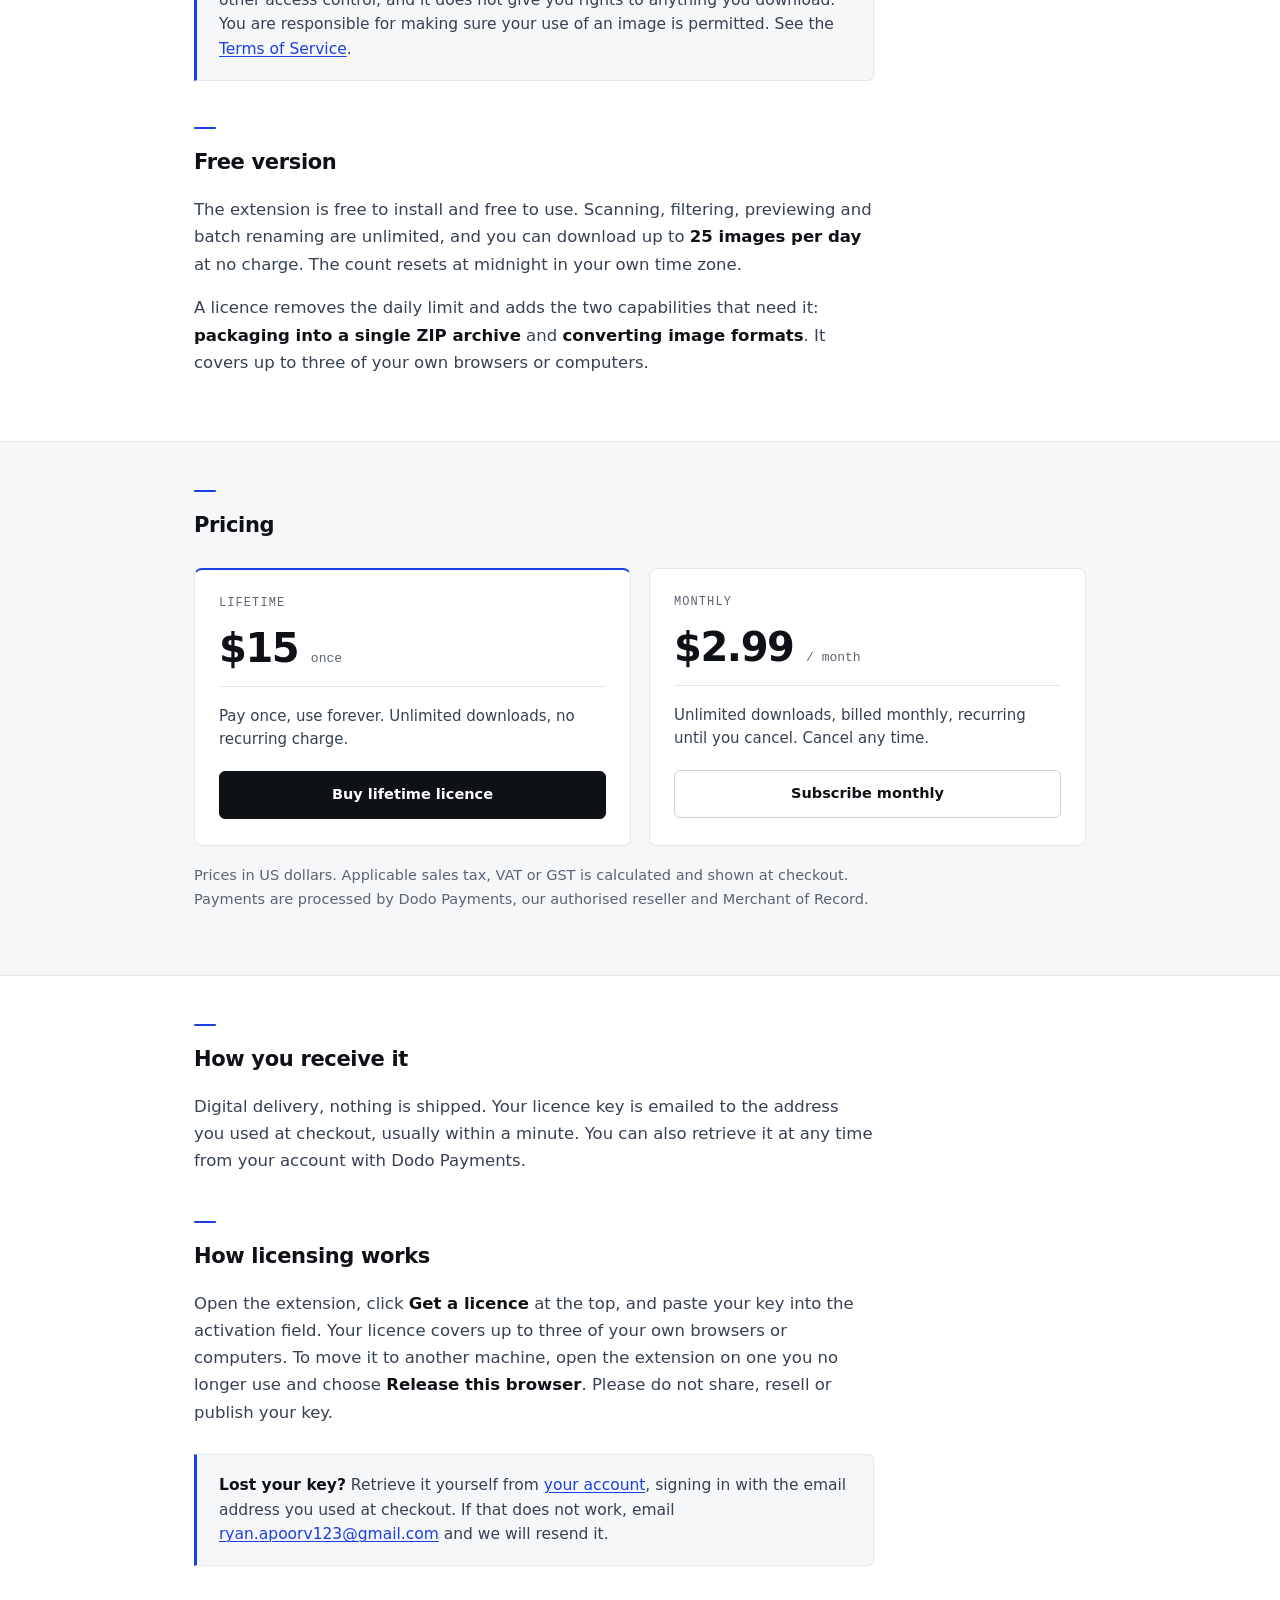
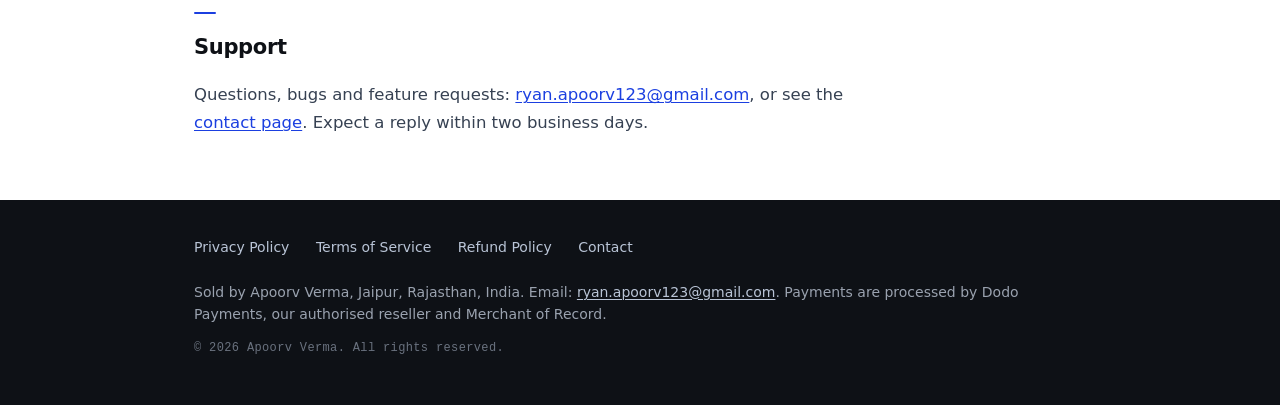
==== commit 33d6f0b3: "Name the buttons that actually exist The published privacy policy told people to press "Load preview" ====
--- a/index.html
+++ b/index.html
@@ -183,7 +183,7 @@
   <p>Digital delivery, nothing is shipped. Your licence key is emailed to the address you used at checkout, usually within a minute. You can also retrieve it at any time from your account with Dodo Payments.</p>
 
   <h2>How licensing works</h2>
-  <p>Open the extension, click <strong>Licence</strong> at the top, and paste your key into the activation field. Your licence covers up to three of your own browsers or computers. To move it to another machine, open the extension on one you no longer use and choose <strong>Deactivate this device</strong>. Please do not share, resell or publish your key.</p>
+  <p>Open the extension, click <strong>Get a licence</strong> at the top, and paste your key into the activation field. Your licence covers up to three of your own browsers or computers. To move it to another machine, open the extension on one you no longer use and choose <strong>Release this browser</strong>. Please do not share, resell or publish your key.</p>
 
   <div class="note">
     <strong>Lost your key?</strong> Retrieve it yourself from <a href="https://customer.dodopayments.com/login/bus_0NlX7L74tGVYxDnHpBogp">your account</a>, signing in with the email address you used at checkout. If that does not work, email <a href="mailto:ryan.apoorv123@gmail.com">ryan.apoorv123@gmail.com</a> and we will resend it.
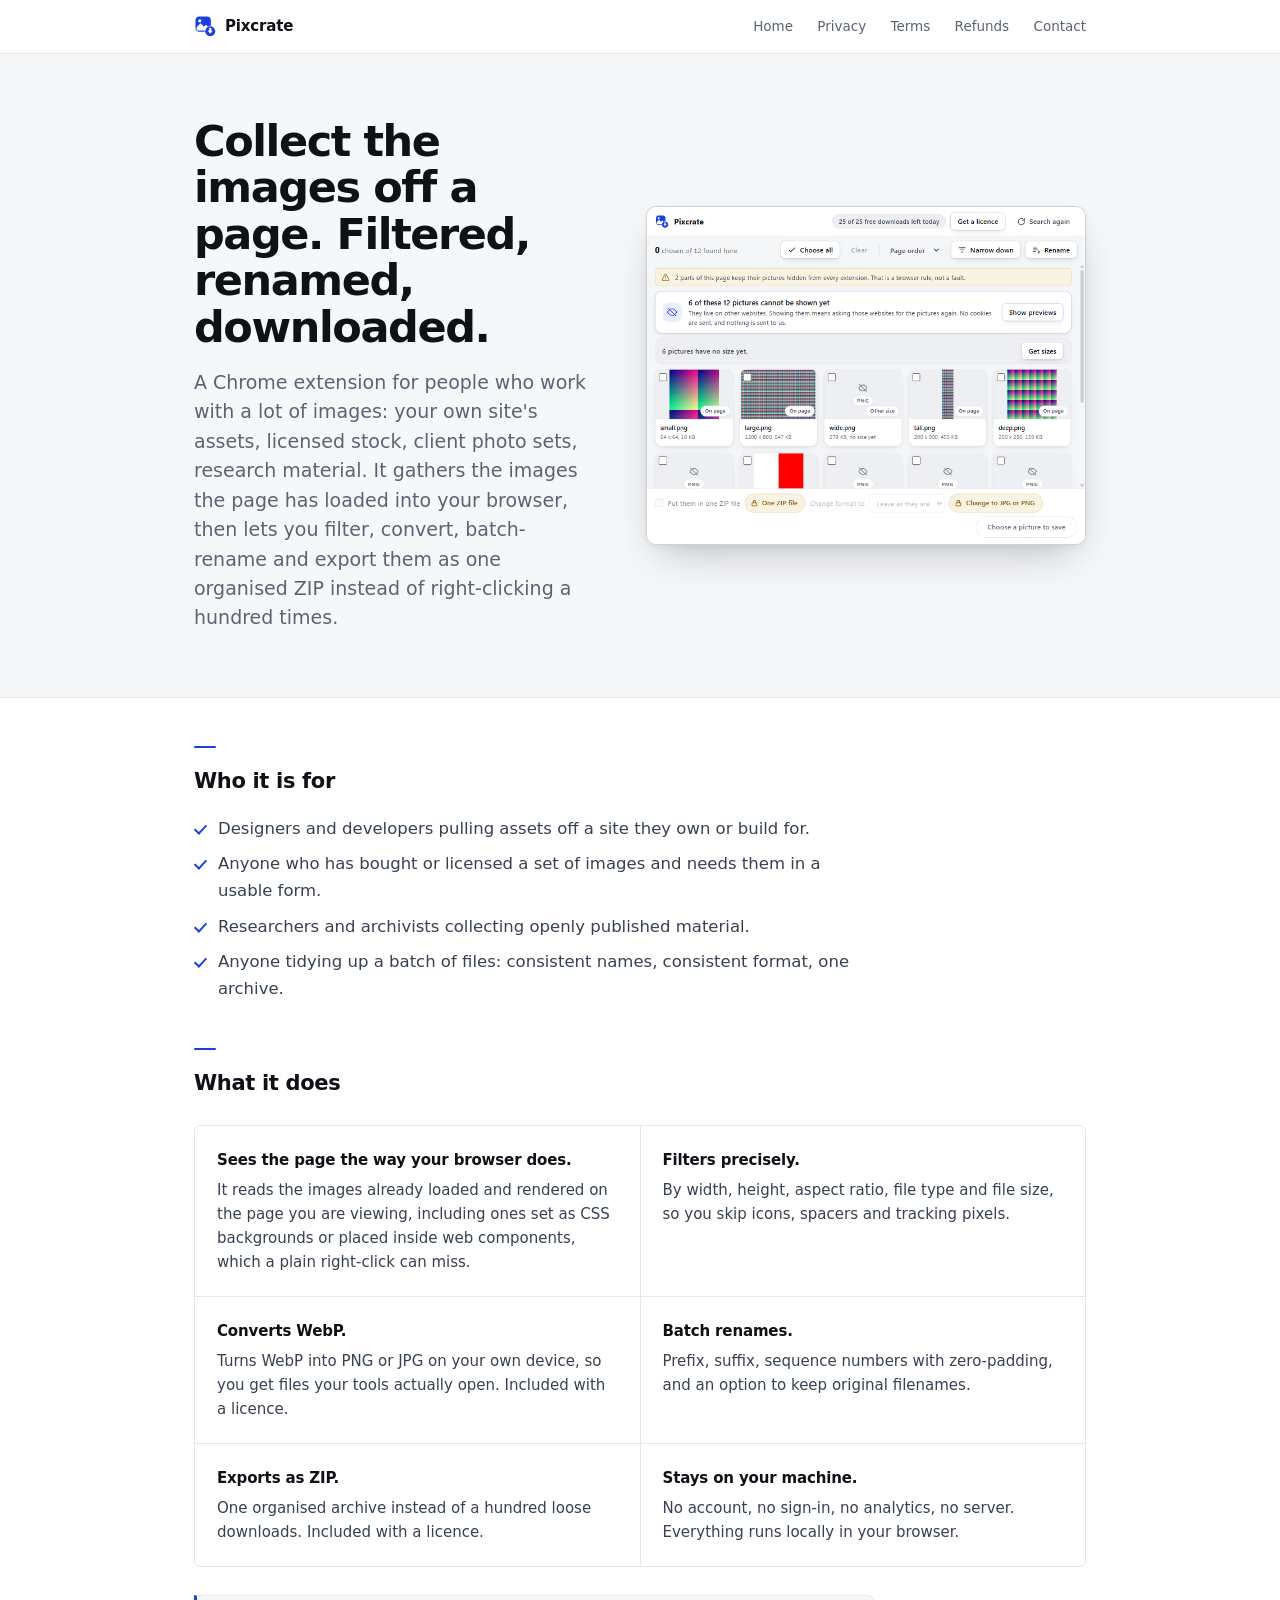
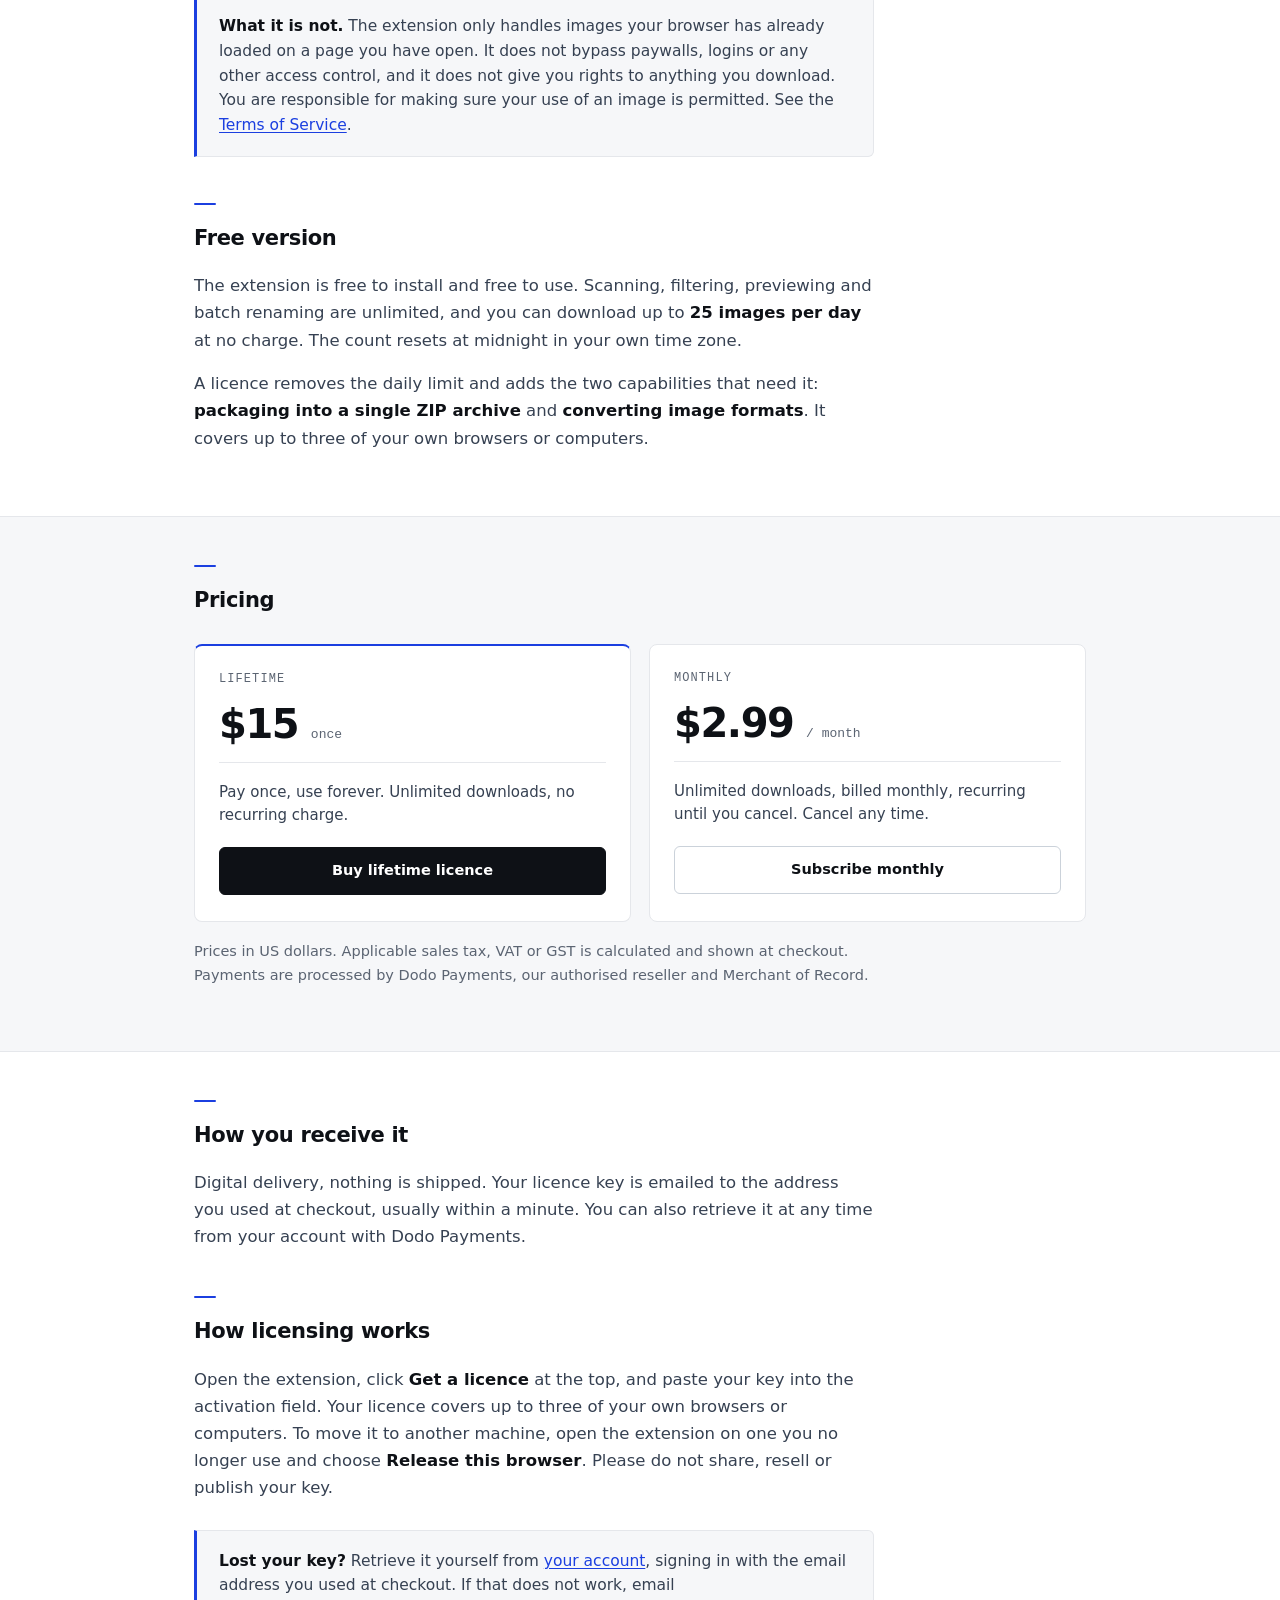
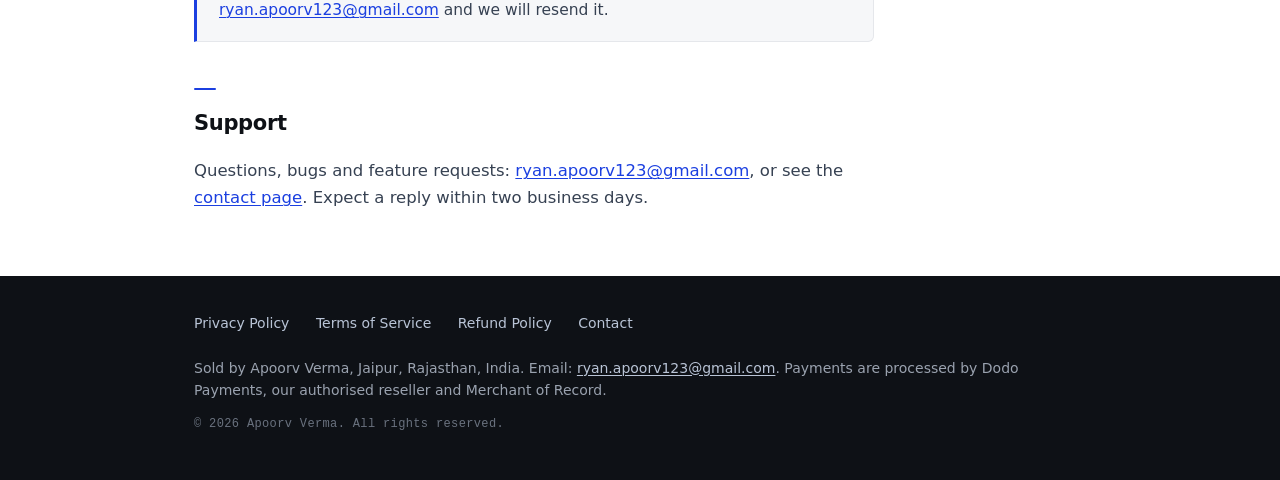
==== commit 3b65be84: "Rename to Pixcrate, and correct the network claim The product name was an exact collision: "Bulk Med" ====
--- a/index.html
+++ b/index.html
@@ -3,20 +3,20 @@
 <head>
 <meta charset="utf-8">
 <meta name="viewport" content="width=device-width, initial-scale=1">
-<title>Bulk Media Downloader</title>
+<title>Pixcrate — Bulk Image Downloader for Chrome</title>
 <meta name="description" content="Collect, filter, convert, rename and download the images on a page you are viewing. A fully local Chrome extension. No account, no server, no tracking.">
 <link rel="icon" href="icon.svg" type="image/svg+xml">
 <link rel="icon" href="icon-32.png" sizes="32x32" type="image/png">
 <link rel="apple-touch-icon" href="icon-180.png">
 <meta property="og:type" content="website">
-<meta property="og:site_name" content="Bulk Media Downloader">
-<meta property="og:title" content="Bulk Media Downloader">
+<meta property="og:site_name" content="Pixcrate">
+<meta property="og:title" content="Pixcrate — Bulk Image Downloader for Chrome">
 <meta property="og:description" content="Collect, filter, convert, rename and download the images on a page you are viewing. A fully local Chrome extension. No account, no server, no tracking.">
 <meta property="og:url" content="https://apoorvverma5.github.io/bmdr-site/">
 <meta property="og:image" content="https://apoorvverma5.github.io/bmdr-site/og.png">
 <meta property="og:image:width" content="1200">
 <meta property="og:image:height" content="630">
-<meta property="og:image:alt" content="The Bulk Media Downloader mark: a picture tile with a download badge.">
+<meta property="og:image:alt" content="The Pixcrate mark: a picture tile with a download badge.">
 <meta name="twitter:card" content="summary_large_image">
 <link rel="stylesheet" href="styles.css">
 </head>
@@ -33,7 +33,7 @@
         <circle class="mark__tile" cx="17.7" cy="17.7" r="5.5"/>
         <rect class="mark__on" x="16.65" y="13.9" width="2.1" height="3.5" rx="0.6"/>
         <path class="mark__on" d="M14.9 17h5.6L17.7 20.4Z"/>
-      </svg>Bulk Media Downloader</a>
+      </svg>Pixcrate</a>
     <nav class="nav">
       <a href="./">Home</a>
       <a href="privacy.html">Privacy</a>
@@ -50,67 +50,8 @@
       <h1>Collect the images off a page. Filtered, renamed, downloaded.</h1>
       <p class="lede">A Chrome extension for people who work with a lot of images: your own site's assets, licensed stock, client photo sets, research material. It gathers the images the page has loaded into your browser, then lets you filter, convert, batch-rename and export them as one organised ZIP instead of right-clicking a hundred times.</p>
     </div>
-    <svg class="shot" viewBox="0 0 460 320" aria-hidden="true" focusable="false">
-      <rect class="shot__win" x="0.5" y="0.5" width="459" height="319" rx="10"/>
-      <path class="shot__rule" d="M0 34.5 H460"/>
-      <circle class="shot__dot" cx="18" cy="17.5" r="4"/>
-      <circle class="shot__dot" cx="33" cy="17.5" r="4"/>
-      <circle class="shot__dot" cx="48" cy="17.5" r="4"/>
-
-      <g class="shot__tile">
-        <rect x="16"  y="50"  width="98" height="70" rx="4"/>
-        <rect x="232" y="50"  width="98" height="70" rx="4"/>
-        <rect x="124" y="130" width="98" height="70" rx="4"/>
-        <rect x="16"  y="210" width="98" height="70" rx="4"/>
-        <rect x="232" y="210" width="98" height="70" rx="4"/>
-      </g>
-      <g class="shot__pic">
-        <circle cx="38"  cy="72"  r="6"/><path d="M28 108 L52 82 L74 108 Z"/>
-        <circle cx="254" cy="72"  r="6"/><path d="M244 108 L268 82 L290 108 Z"/>
-        <circle cx="146" cy="152" r="6"/><path d="M136 188 L160 162 L182 188 Z"/>
-        <circle cx="38"  cy="232" r="6"/><path d="M28 268 L52 242 L74 268 Z"/>
-        <circle cx="254" cy="232" r="6"/><path d="M244 268 L268 242 L290 268 Z"/>
-      </g>
-
-      <g class="shot__tile shot__tile--on">
-        <rect x="124" y="50"  width="98" height="70" rx="4"/>
-        <rect x="16"  y="130" width="98" height="70" rx="4"/>
-        <rect x="232" y="130" width="98" height="70" rx="4"/>
-        <rect x="124" y="210" width="98" height="70" rx="4"/>
-      </g>
-      <g class="shot__pic shot__pic--on">
-        <circle cx="146" cy="72"  r="6"/><path d="M136 108 L160 82 L182 108 Z"/>
-        <circle cx="38"  cy="152" r="6"/><path d="M28 188 L52 162 L74 188 Z"/>
-        <circle cx="254" cy="152" r="6"/><path d="M244 188 L268 162 L290 188 Z"/>
-        <circle cx="146" cy="232" r="6"/><path d="M136 268 L160 242 L182 268 Z"/>
-      </g>
-      <g class="shot__badge">
-        <circle cx="210" cy="62"  r="8"/><path d="M206.5 62 L209 64.5 L213.5 59.5"/>
-        <circle cx="102" cy="142" r="8"/><path d="M98.5 142 L101 144.5 L105.5 139.5"/>
-        <circle cx="318" cy="142" r="8"/><path d="M314.5 142 L317 144.5 L321.5 139.5"/>
-        <circle cx="210" cy="222" r="8"/><path d="M206.5 222 L209 224.5 L213.5 219.5"/>
-      </g>
-
-      <rect class="shot__panel" x="344" y="50" width="100" height="230" rx="6"/>
-      <g class="shot__label">
-        <rect x="356" y="64"  width="52" height="6" rx="3"/>
-        <rect x="356" y="102" width="40" height="6" rx="3"/>
-      </g>
-      <g class="shot__field">
-        <rect x="356" y="76"  width="76" height="16" rx="3"/>
-        <rect x="356" y="114" width="76" height="16" rx="3"/>
-      </g>
-      <rect class="shot__check shot__check--on" x="356" y="142" width="11" height="11" rx="2"/>
-      <rect class="shot__check" x="356" y="162" width="11" height="11" rx="2"/>
-      <rect class="shot__check" x="356" y="182" width="11" height="11" rx="2"/>
-      <g class="shot__label">
-        <rect x="373" y="145" width="44" height="6" rx="3"/>
-        <rect x="373" y="165" width="52" height="6" rx="3"/>
-        <rect x="373" y="185" width="34" height="6" rx="3"/>
-      </g>
-      <rect class="shot__cta" x="356" y="246" width="76" height="22" rx="5"/>
-      <rect class="shot__ctabar" x="369" y="254" width="50" height="6" rx="3"/>
-    </svg>
+    <img class="shot" src="screenshot.png" width="780" height="600"
+         alt="The Pixcrate window listing the images found on a page, with checkboxes, filenames and dimensions.">
   </div>
 </section>
 
--- a/styles.css
+++ b/styles.css
@@ -120,47 +120,17 @@
 
 .hero__copy .lede { max-width: 30em; margin-bottom: 0; }
 
-/* Abstract mock of the extension: a grid of found images, some selected,
-   with the filter panel and export button beside it. */
+/* The hero screenshot: a real capture of the extension window, generated by
+   npm run store:assets in the extension repo (shell-1-found.png). */
 .shot {
-  flex: 0 0 380px;
+  flex: 0 0 440px;
   width: 100%;
-  max-width: 380px;
+  max-width: 440px;
   height: auto;
-  filter: drop-shadow(0 6px 18px rgba(14, 17, 22, 0.07));
-}
-
-.shot__win { fill: #fff; stroke: var(--line-strong); }
-
-.shot__rule { stroke: var(--line); }
-
-.shot__dot { fill: #dde2e9; }
-
-.shot__tile rect { fill: #eef1f5; stroke: var(--line); }
-
-.shot__tile--on rect { fill: #e7edfc; stroke: var(--accent); stroke-width: 1.8; }
-
-.shot__pic { fill: #cdd5e0; }
-
-.shot__pic--on { fill: #a9bdec; }
-
-.shot__badge circle { fill: var(--accent); }
-
-.shot__badge path { fill: none; stroke: #fff; stroke-width: 1.9; stroke-linecap: round; stroke-linejoin: round; }
-
-.shot__panel { fill: #fafbfc; stroke: var(--line); }
-
-.shot__label rect { fill: #dde2e9; }
-
-.shot__field rect { fill: #fff; stroke: var(--line); }
-
-.shot__check { fill: #fff; stroke: var(--line-strong); }
-
-.shot__check--on { fill: var(--accent); stroke: var(--accent); }
-
-.shot__cta { fill: var(--ink); }
-
-.shot__ctabar { fill: #fff; opacity: 0.85; }
+  border: 1px solid var(--line-strong);
+  border-radius: 10px;
+  box-shadow: 0 18px 40px -14px rgba(14, 17, 22, 0.28), 0 2px 6px rgba(14, 17, 22, 0.05);
+}
 
 .pagehead {
   background: var(--surface);
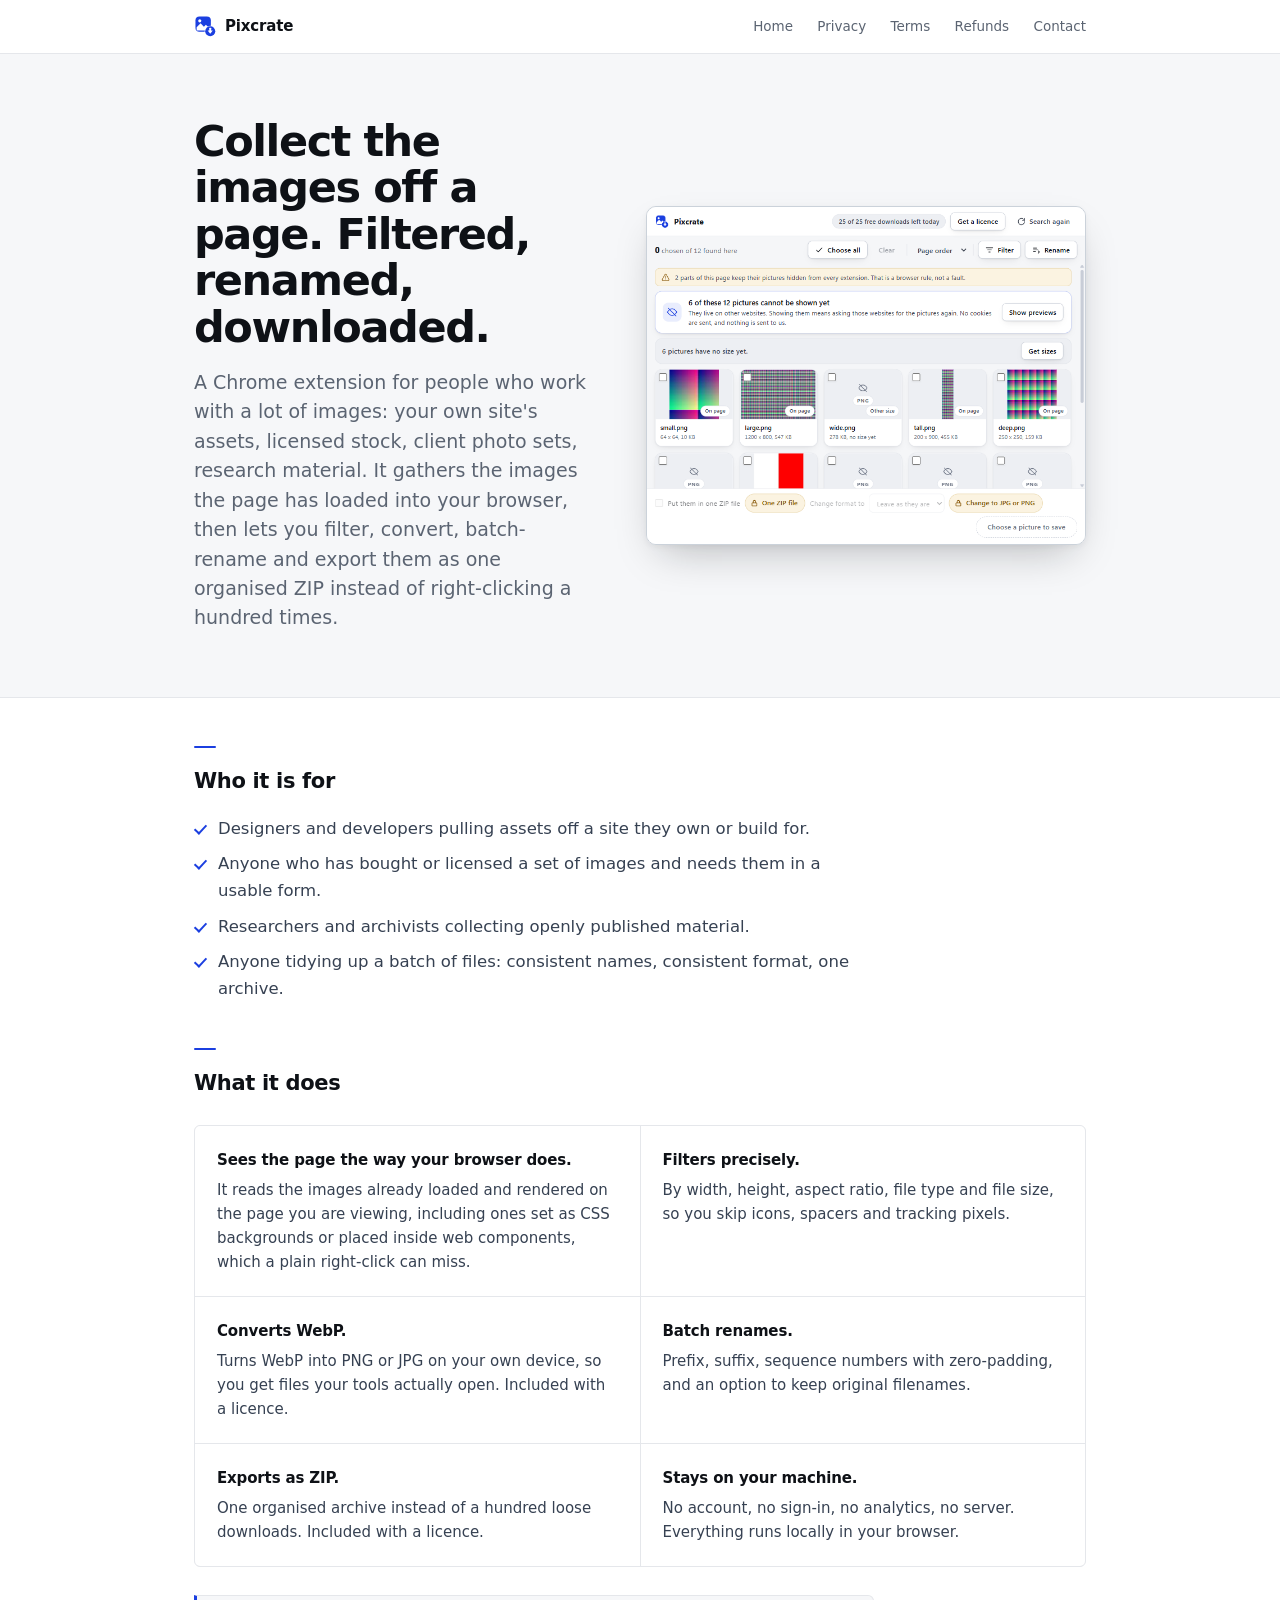
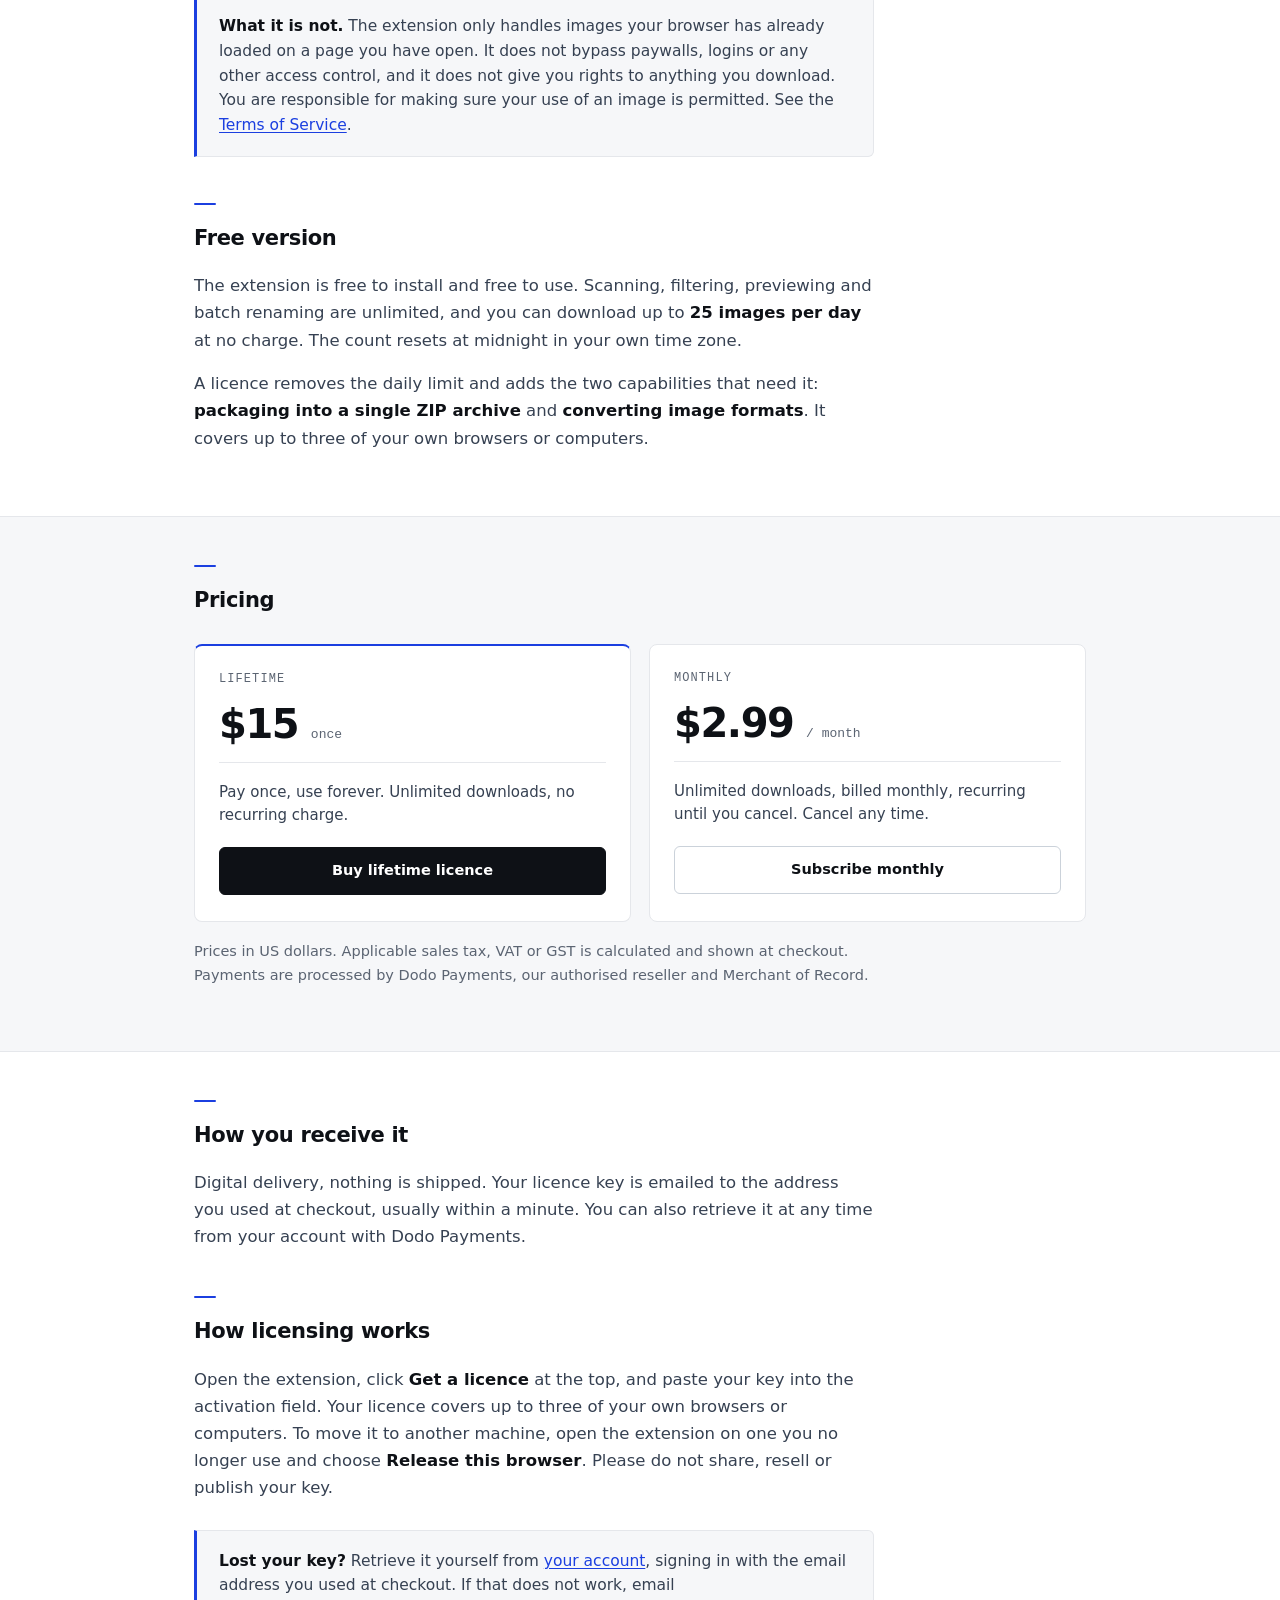
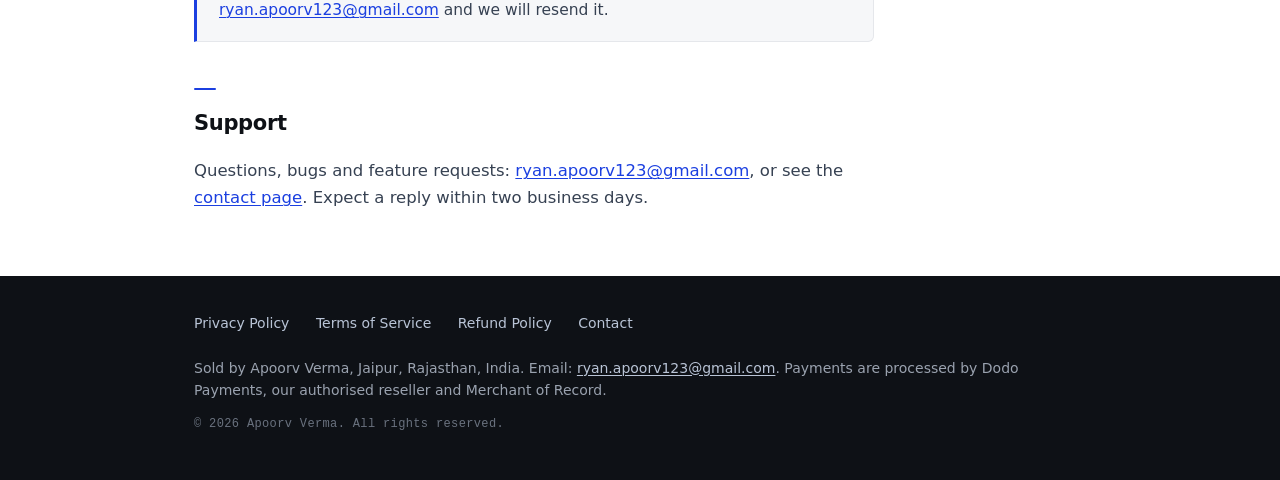
==== commit 7561ce1e: "Plain hyphen in the homepage title, and refresh the hero capture The title and og:title used an em d" ====
--- a/index.html
+++ b/index.html
@@ -3,17 +3,17 @@
 <head>
 <meta charset="utf-8">
 <meta name="viewport" content="width=device-width, initial-scale=1">
-<title>Pixcrate — Bulk Image Downloader for Chrome</title>
+<title>Pixcrate - Bulk Image Downloader for Chrome</title>
 <meta name="description" content="Collect, filter, convert, rename and download the images on a page you are viewing. A fully local Chrome extension. No account, no server, no tracking.">
 <link rel="icon" href="icon.svg" type="image/svg+xml">
 <link rel="icon" href="icon-32.png" sizes="32x32" type="image/png">
 <link rel="apple-touch-icon" href="icon-180.png">
 <meta property="og:type" content="website">
 <meta property="og:site_name" content="Pixcrate">
-<meta property="og:title" content="Pixcrate — Bulk Image Downloader for Chrome">
+<meta property="og:title" content="Pixcrate - Bulk Image Downloader for Chrome">
 <meta property="og:description" content="Collect, filter, convert, rename and download the images on a page you are viewing. A fully local Chrome extension. No account, no server, no tracking.">
-<meta property="og:url" content="https://apoorvverma5.github.io/bmdr-site/">
-<meta property="og:image" content="https://apoorvverma5.github.io/bmdr-site/og.png">
+<meta property="og:url" content="https://apoorvverma5.github.io/pixcrate/">
+<meta property="og:image" content="https://apoorvverma5.github.io/pixcrate/og.png">
 <meta property="og:image:width" content="1200">
 <meta property="og:image:height" content="630">
 <meta property="og:image:alt" content="The Pixcrate mark: a picture tile with a download badge.">
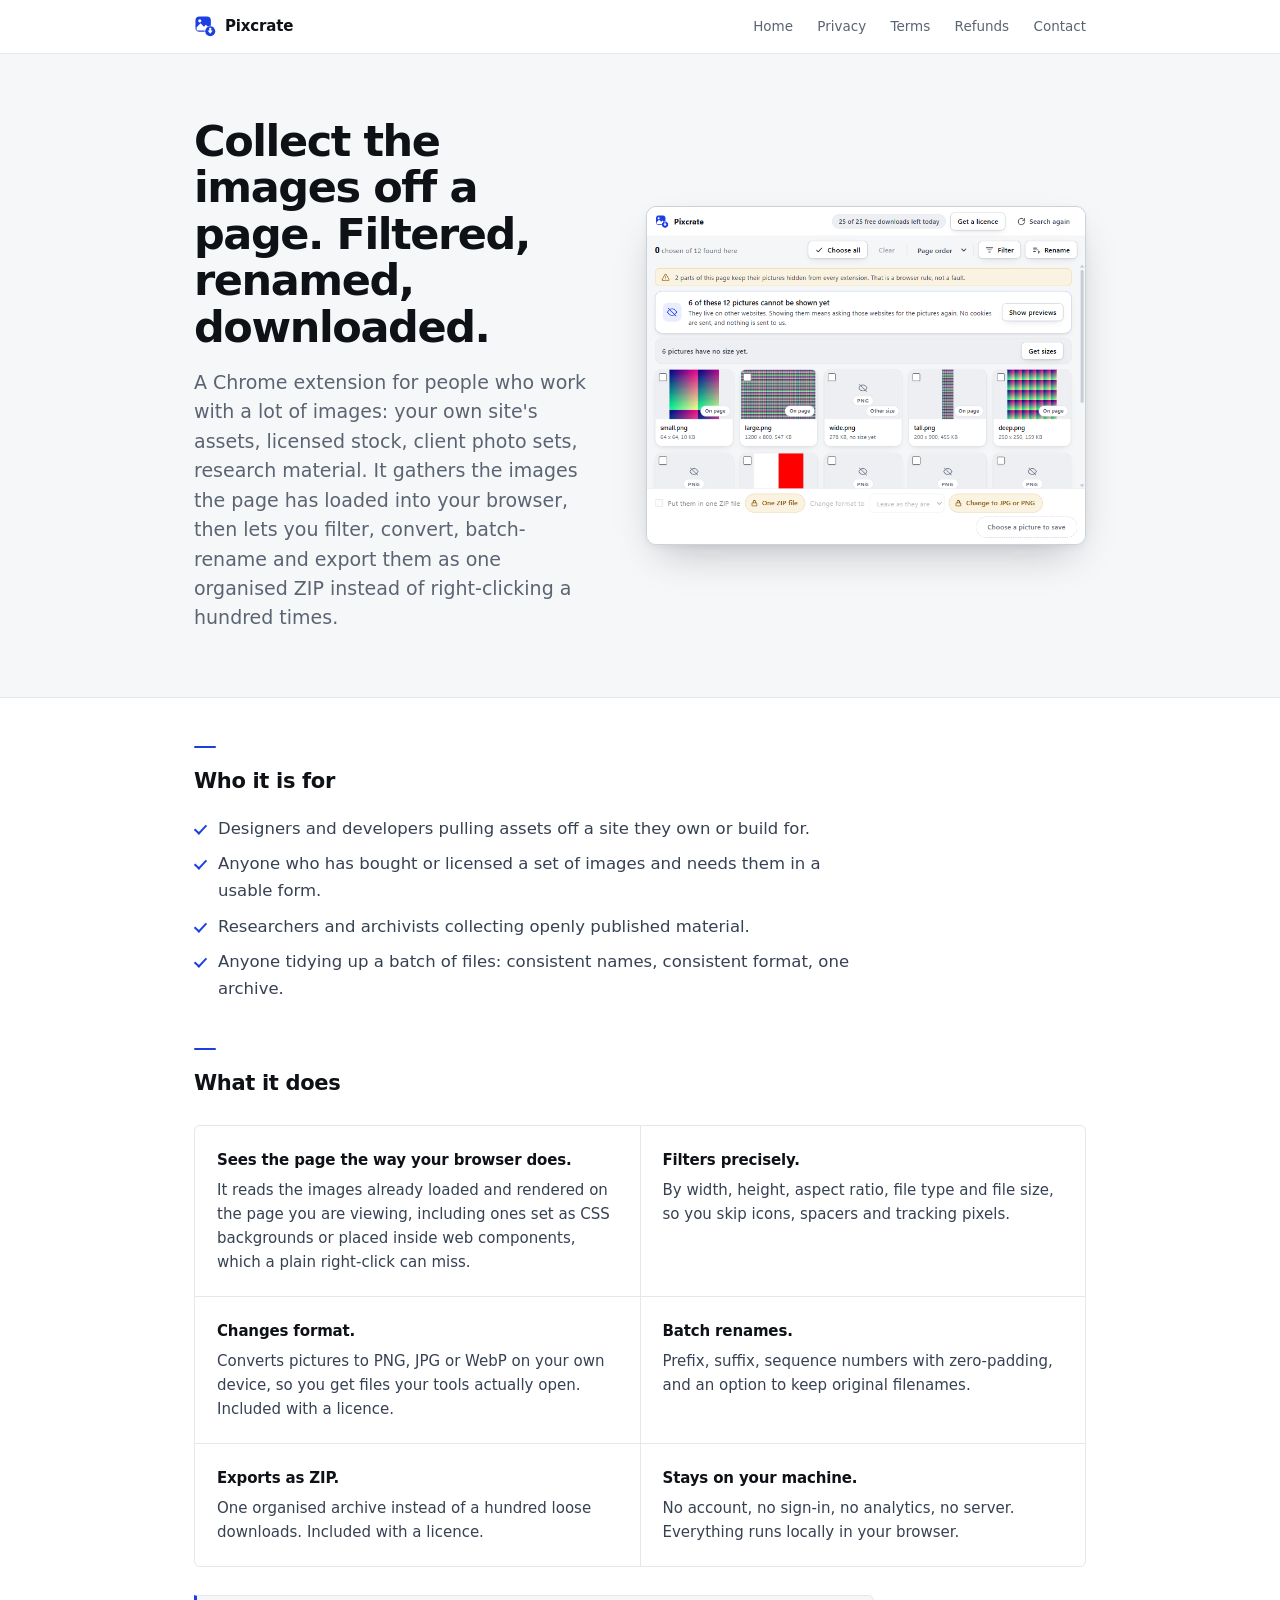
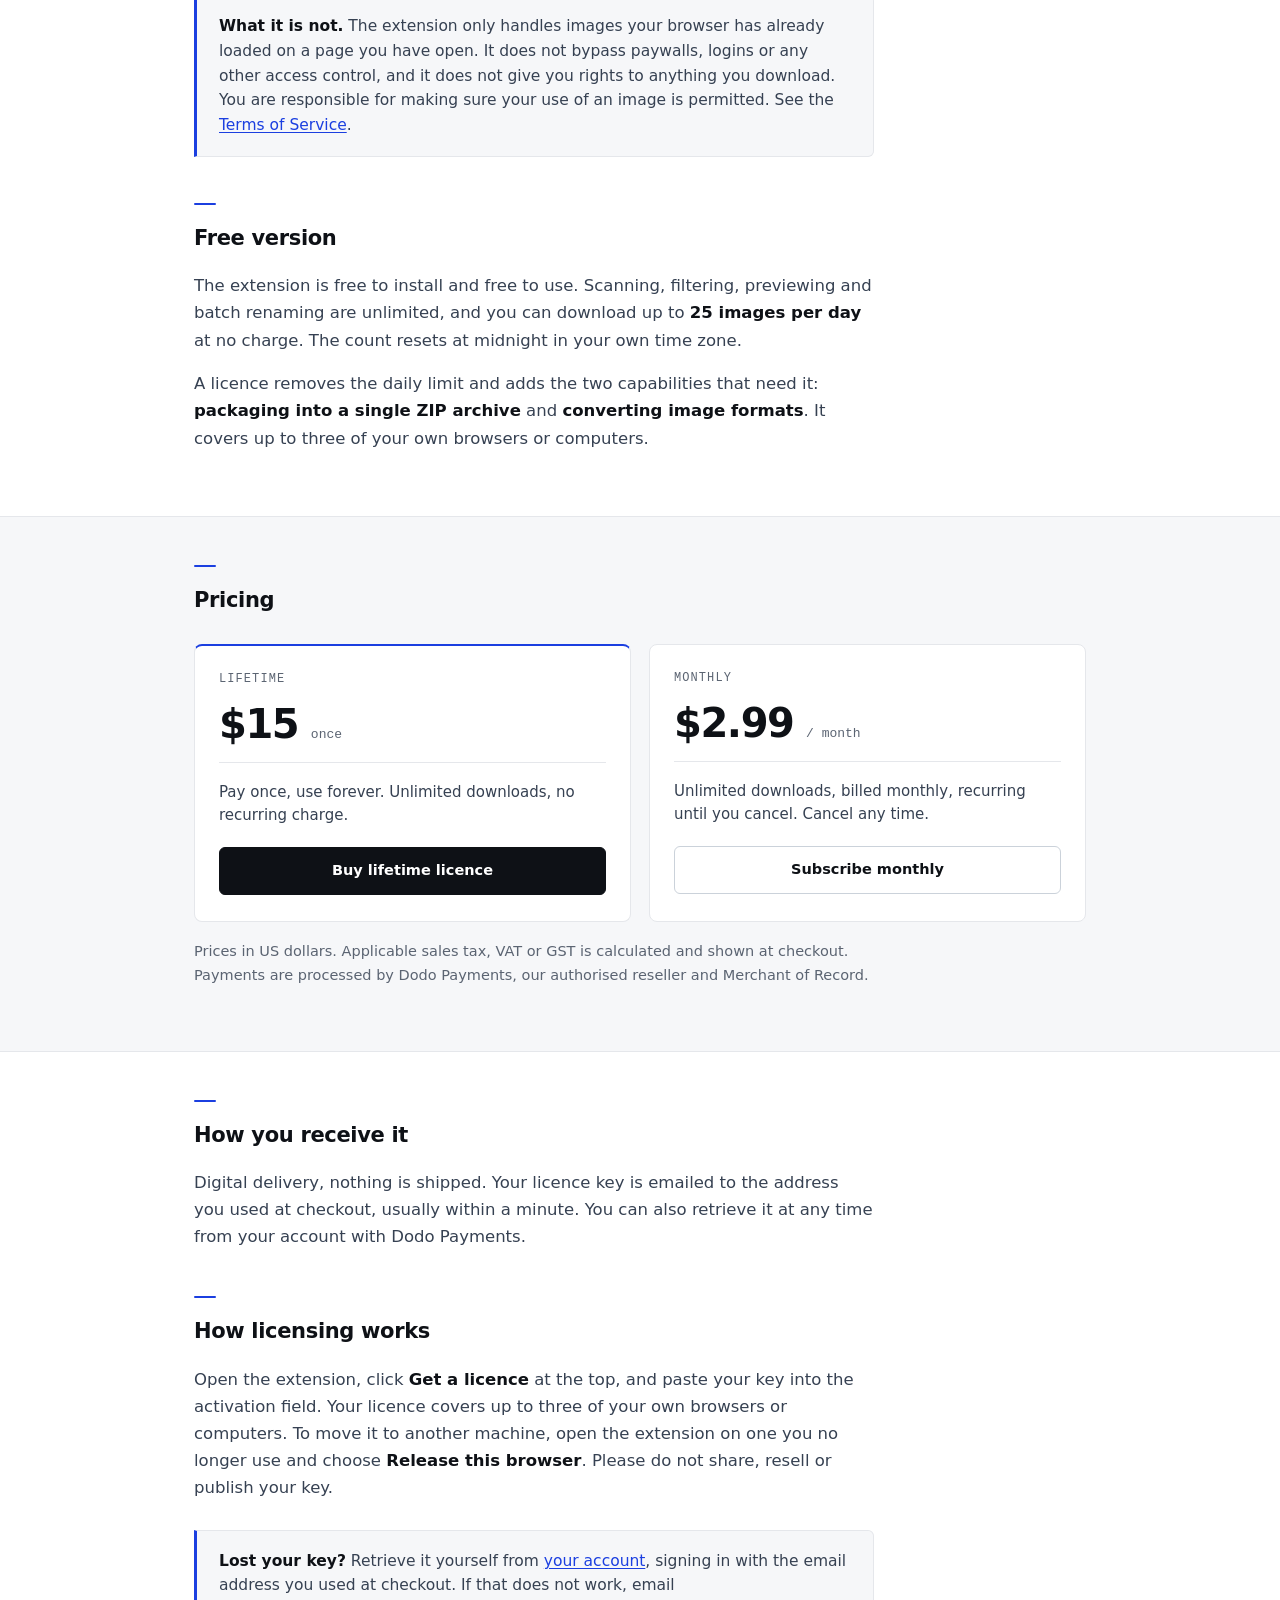
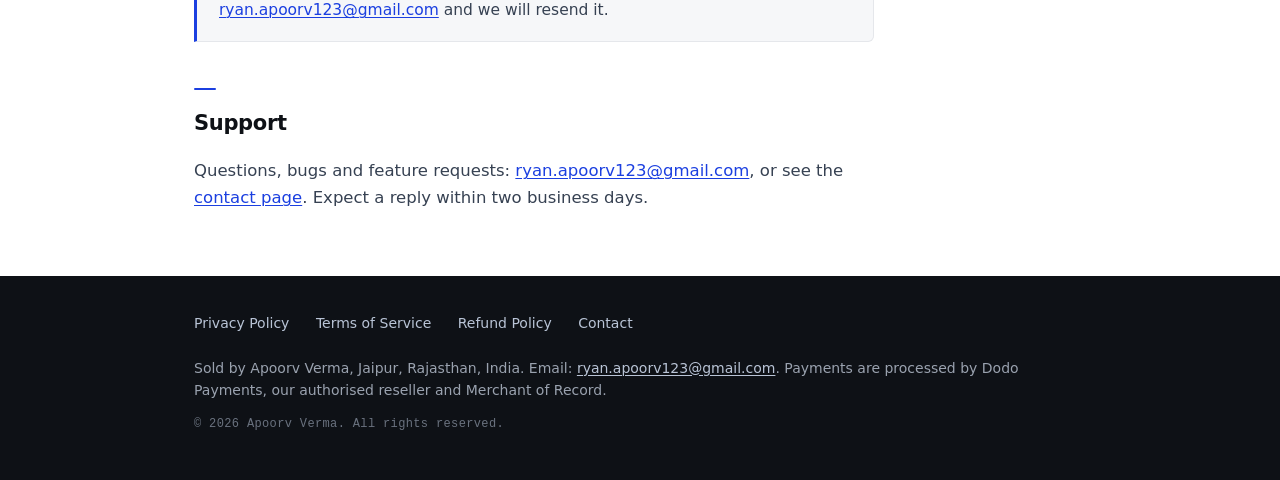
==== commit 035212a3: "Conversion is not WebP-only, in either direction The feature list said "Converts WebP. Turns WebP in" ====
--- a/index.html
+++ b/index.html
@@ -71,7 +71,7 @@
   <ul class="features">
     <li><strong>Sees the page the way your browser does.</strong> It reads the images already loaded and rendered on the page you are viewing, including ones set as CSS backgrounds or placed inside web components, which a plain right-click can miss.</li>
     <li><strong>Filters precisely.</strong> By width, height, aspect ratio, file type and file size, so you skip icons, spacers and tracking pixels.</li>
-    <li><strong>Converts WebP.</strong> Turns WebP into PNG or JPG on your own device, so you get files your tools actually open. Included with a licence.</li>
+    <li><strong>Changes format.</strong> Converts pictures to PNG, JPG or WebP on your own device, so you get files your tools actually open. Included with a licence.</li>
     <li><strong>Batch renames.</strong> Prefix, suffix, sequence numbers with zero-padding, and an option to keep original filenames.</li>
     <li><strong>Exports as ZIP.</strong> One organised archive instead of a hundred loose downloads. Included with a licence.</li>
     <li><strong>Stays on your machine.</strong> No account, no sign-in, no analytics, no server. Everything runs locally in your browser.</li>
